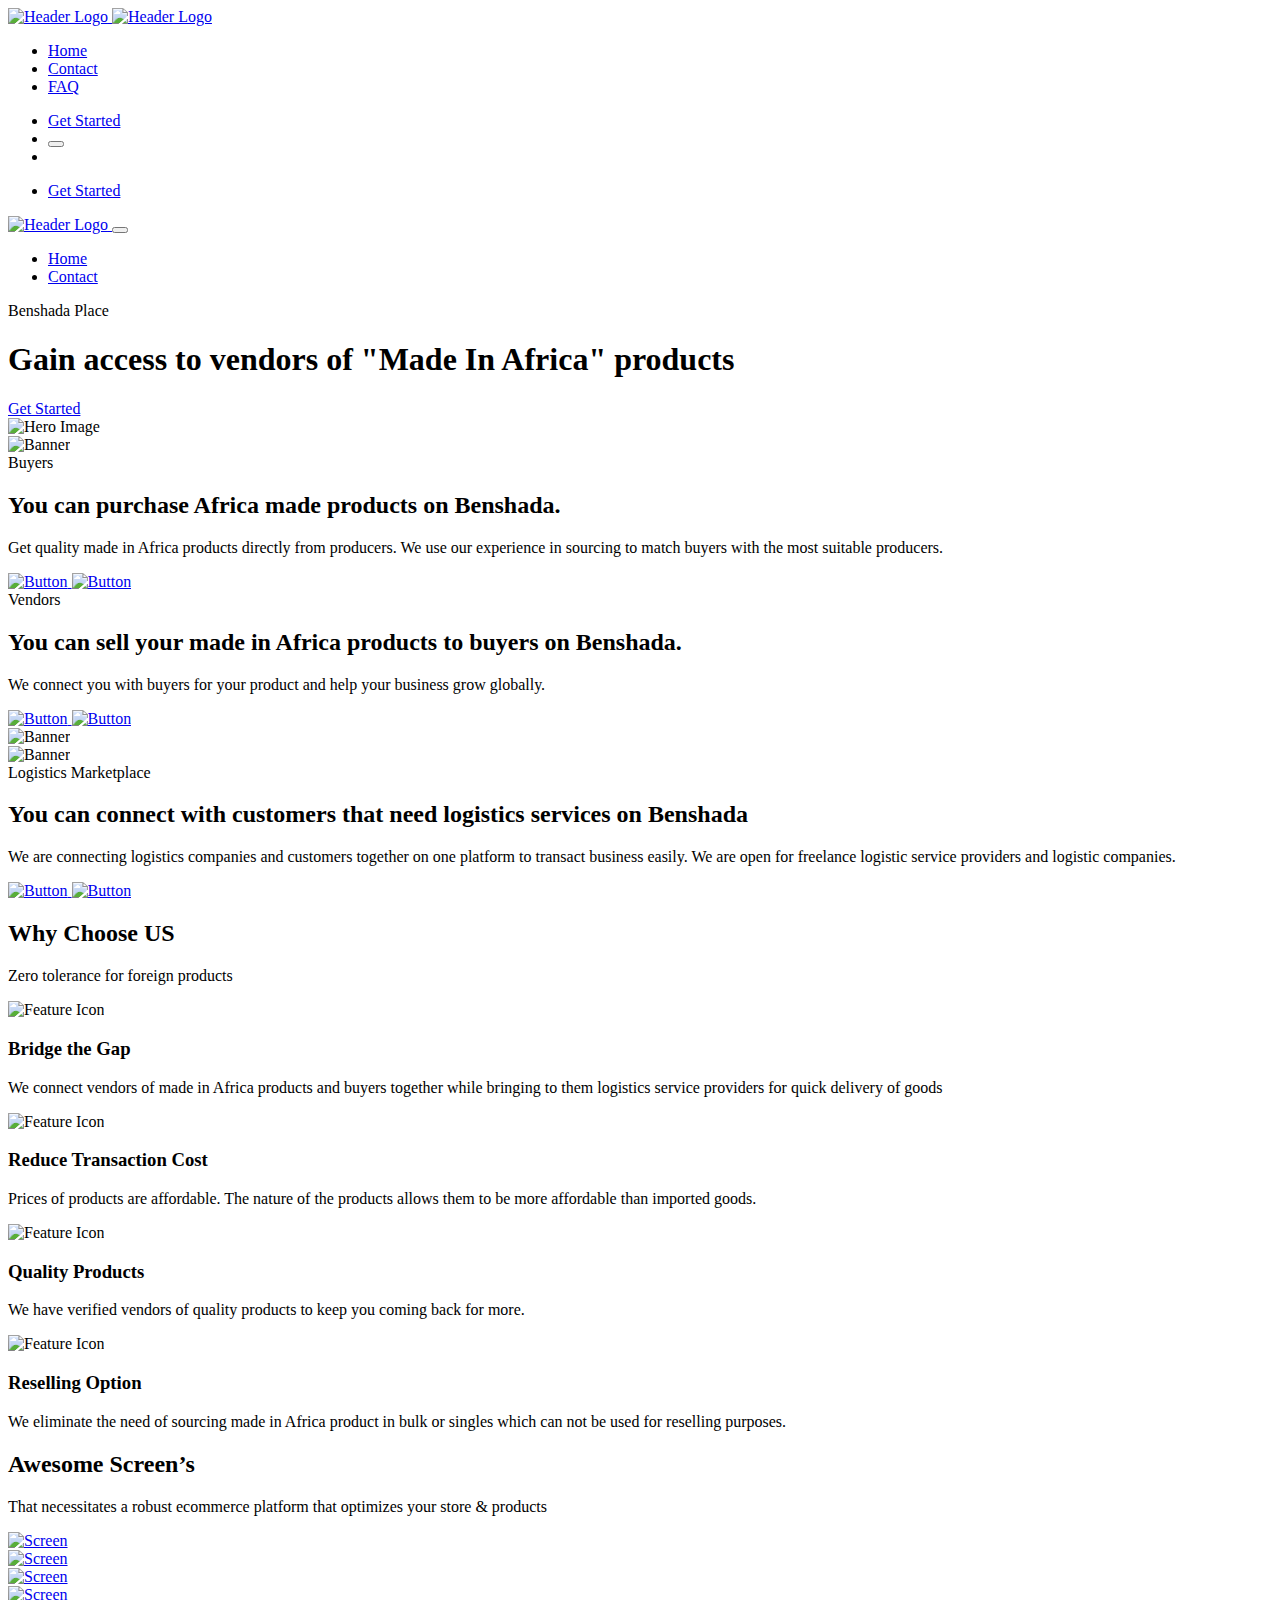
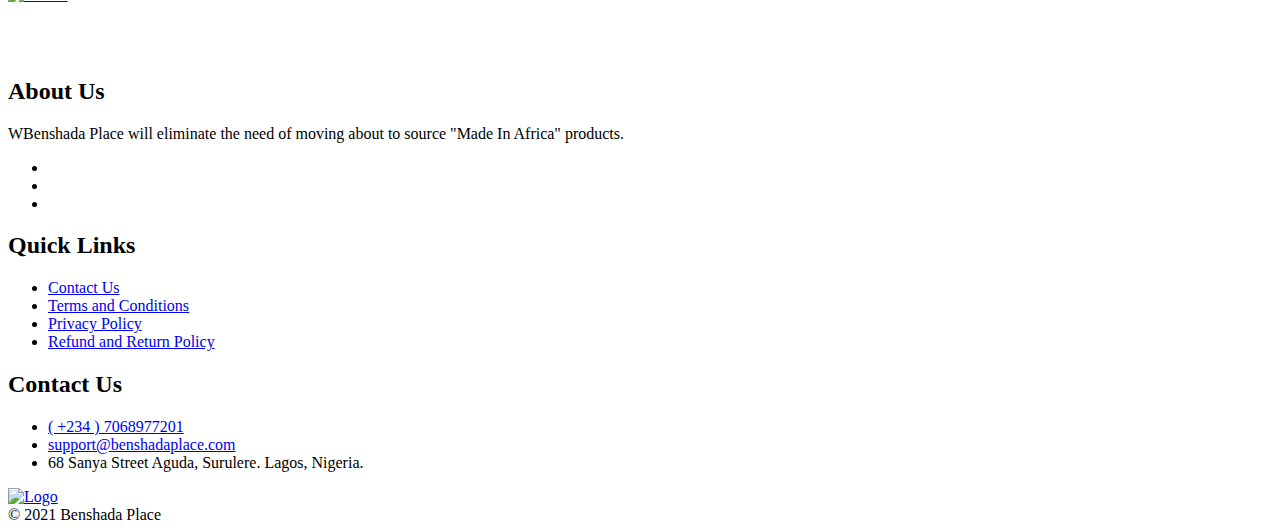
==== index.html @ 82eb1b1b "Add files via upload" ====
<!DOCTYPE html>
<html lang="en" dir="ltr">

<head>

    <meta charset="UTF-8">
    <meta http-equiv="X-UA-Compatible" content="IE=edge">
    <meta name="viewport" content="width=device-width, initial-scale=1.0">
    <title>Benshada Marketplace</title>
    <meta name="robots" content="index, follow" />
    <meta name="description" content="Extbot app landing bootstrap 5 template is an awesome website template for any app store.">
    <!-- Favicon -->
    <link rel="shortcut icon" type="image/x-icon" href="assets/images/favicon.ico" />

    <!-- CSS
    ============================================ -->

    <link rel="stylesheet" href="assets/css/bootstrap.min.css" />
    <link rel="stylesheet" href="assets/css/icofont.min.css" />
    <link rel="stylesheet" href="assets/css/animate.min.css">
    <link rel="stylesheet" href="assets/css/swiper-bundle.min.css">
    <link rel="stylesheet" href="assets/css/magnific-popup.min.css" />
    <link rel="stylesheet" href="assets/css/gordita-font.css" />

    <!-- Style CSS -->
    <link rel="stylesheet" href="assets/css/style.css">

</head>

<body>
    <div class="main-wrapper">

        <!-- Begin Main Header Area -->
        <header class="header">
            <div class="header-area header-position-absolute header-sticky header-style-2">
                <div class="container header-container">
                    <div class="row align-items-center">
                        <div class="col-xl-3 col-lg-2 col-6">
                            <a href="index.html" class="header-logo">
                                <img class="primary-img" src="assets/images/logo/benshadalogo-white.png" alt="Header Logo">
                                <img class="sticky-img" src="assets/images/logo/benshadalogo-black.png" alt="Header Logo">
                            </a>
                        </div>
                        <div class="col-xl-9 col-lg-10 col-6">
                            <div class="header-with-btn">
                                <div class="header-menu d-none d-lg-block">
                                    <nav class="header-menu-nav onepage-nav">
                                        <ul>
                                            <li class="header-drop-holder">
                                                <a href="index.html">Home</a>
                                            </li>
                                            <li>
                                                <a href="contact.html">Contact</a>
                                            </li>
                                            <li>
                                                <a href="faq.html">FAQ</a>
                                            </li>
                                        </ul>
                                    </nav>
                                </div>
                                <ul class="header-right">
                                    <li class="d-none d-md-block">
                                        <a class="btn btn-custom-size btn-md paua-color blackcurrant-hover" href="http://benshadaplace.com/marketplace">Get Started
                                            <!-- <i class="icofont-double-right"></i> -->
                                        </a>
                                    </li>
                                    <li class="d-flex d-lg-none">
                                        <button class="btn p-0" type="button" data-bs-toggle="offcanvas" data-bs-target="#offcanvasWithBothOptions" aria-controls="offcanvasWithBothOptions">
                                            <i class="icofont-navigation-menu"></i>
                                        </button>
                                    </li>
                                    <li class="setting-btn-wrap d-block d-md-none">
                                        <a href="#" class="setting-btn">
                                            <i class="icofont-ui-settings"></i>
                                        </a>
                                    </li>
                                </ul>
                            </div>
                        </div>
                        <div class="col-12">
                            <div class="setting-body">
                                <ul class="header-right setting-item">
                                    <li>
                                        <a class="btn btn-custom-size btn-md paua-color blackcurrant-hover" href="http://benshadaplace.com/marketplace">Get Started
                                            <i class="icofont-double-right"></i>
                                        </a>
                                    </li>
                                </ul>
                            </div>
                        </div>
                    </div>
                </div>
            </div>
            <div class="offcanvas offcanvas-start" data-bs-scroll="true" tabindex="-1" id="offcanvasWithBothOptions">
                <div class="offcanvas-header">
                    <a href="index.html" class="header-logo">
                        <img src="assets/images/logo/benshadalogo-black.png" alt="Header Logo">
                    </a>
                    <button type="button" class="btn-close text-reset" data-bs-dismiss="offcanvas" aria-label="Close"></button>
                </div>
                <div class="offcanvas-body">
                    <div class="header-offcanvas-menu">
                        <nav class="header-offcanvas-nav onepage-offcanvas-nav">
                            <ul>
                                <li><a class="dropdown-item" href="index-2.html">Home</a></li>
                                <!-- <li>
                                    <div class="dropdown d-grid">
                                        <button type="button" class="btn dropdown-toggle" data-bs-toggle="dropdown" aria-expanded="false">
                                            Home
                                            <i class="icofont-rounded-down"></i>
                                        </button>
                                        <ul class="dropdown-menu">
                                            <li><a class="dropdown-item" href="index.html">Home 01</a></li>
                                            <li><a class="dropdown-item" href="index-2.html">Home 02</a></li>
                                            <li><a class="dropdown-item" href="index-3.html">Home 03</a></li>
                                            <li><a class="dropdown-item" href="index-4.html">Home 04</a></li>
                                            <li><a class="dropdown-item" href="index-5.html">Home 05</a></li>
                                        </ul>
                                    </div>
                                </li> -->
                                <li class="active">
                                    <a href="contact.html">Contact</a>
                                </li>
                            </ul>
                        </nav>
                    </div>
                </div>
            </div>
        </header>
        <!-- Main Header Area End Here -->

        <!-- Begin Hero Area -->
        <div class="hero-area hero-bg hero-style-2" data-bg-image="assets/images/hero/bg/2-1-1920x950.jpg">
            <div class="container hero-container">
                <div class="hero-item">
                    <div class="hero-content white-text">
                        <p class="desc">Benshada Place</p>
                        <h1 class="title">Gain access to vendors of "Made In Africa" products</h1>
                        <div class="btn-wrap">
                            <a class="btn btn-custom-size btn-lg paua-color blackcurrant-hover" href="http://benshadaplace.com/marketplace"> Get Started</a>
                            <!-- <div class="popup-btn">
                                <a class="popup-vimeo" href="https://player.vimeo.com/video/172601404?autoplay=1">
                                    <div class="icon">
                                        <span></span>
                                    </div>
                                </a>
                            </div> -->
                        </div>
                    </div>
                    <div class="hero-img">
                        <img src="assets/images/hero/inner-img/2-1-461x1001.png" alt="Hero Image">
                    </div>
                </div>
            </div>
            <span class="hero-sticker"></span>
        </div>
        <!-- Hero Area End Here -->

        <!-- Begin Partner Area -->
<!--         <div class="partner-area partner-style-2">
            <div class="container partner-container">
                <div class="row">
                    <div class="col-12">
                        <div class="swiper-container partner-slider-2">
                            <div class="swiper-wrapper">
                                <div class="swiper-slide partner-item">
                                    <a href="#" class="partner-img">
                                        <img src="assets/images/partner/1-1-220x40.png" alt="Partner">
                                    </a>
                                </div>
                                <div class="swiper-slide partner-item">
                                    <a href="#" class="partner-img">
                                        <img src="assets/images/partner/1-2-220x40.png" alt="Partner">
                                    </a>
                                </div>
                                <div class="swiper-slide partner-item">
                                    <a href="#" class="partner-img">
                                        <img src="assets/images/partner/1-3-220x40.png" alt="Partner">
                                    </a>
                                </div>
                                <div class="swiper-slide partner-item">
                                    <a href="#" class="partner-img">
                                        <img src="assets/images/partner/1-4-220x40.png" alt="Partner">
                                    </a>
                                </div>
                            </div>
                        </div>
                    </div>
                </div>
            </div>
        </div> -->
        <!-- Partner Area End Here -->

        <div class="main-content" data-bg-image="assets/images/migrate/bg/1-1-1920x1757.png">

            <!-- Begin Banner Area -->
            <div class="banner-area banner-style-4">
                <div class="container banner-container">
                    <div class="row">
                        <div class="col-lg-5">
                            <div class="banner-img">
                                <img src="assets/images/banner/4-1-400x722.png" alt="Banner">
                            </div>
                        </div>
                        <div class="col-lg-7 align-self-center">
                            <div class="banner-content">
                                <span class="banner-category">Buyers</span>
                                <h2 class="banner-title">You can purchase Africa made products on <span>Benshada.</span></h2>
                                <p class="banner-desc">Get quality made in Africa products directly from producers. We use our experience in sourcing to match buyers with the most suitable producers.
                                </p>
                                <p class="banner-desc mb-0">
                                </p>
                                <div class="btn-group">
                                    <a href="contact.html" class="mx-3">
                                        <img src="assets/images/button/3-1-210x70.png" alt="Button">
                                    </a>
                                    <a href="contact.html">
                                        <img src="assets/images/button/3-2-210x70.png" alt="Button">
                                    </a>
                                </div>
                            </div>
                        </div>
                    </div>
                </div>
            </div>
            <!-- Banner Area End Here -->

            <!-- Begin Banner Area -->
            <div class="banner-area banner-style-4">
                <div class="container banner-container">
                    <div class="row">
                        <div class="col-lg-7 align-self-center">
                            <div class="banner-content">
                                <span class="banner-category">Vendors</span>
                                <h2 class="banner-title">You can sell your made in Africa products to buyers on <span>Benshada.</span></h2>
                                <p class="banner-desc">We connect you with buyers for your product and help your business grow globally.
                                </p>
                                <p class="banner-desc mb-0">
                                </p>
                                <div class="btn-group">
                                    <a href="contact.html" class="mx-3">
                                        <img src="assets/images/button/3-1-210x70.png" alt="Button">
                                    </a>
                                    <a href="contact.html">
                                        <img src="assets/images/button/3-2-210x70.png" alt="Button">
                                    </a>
                                </div>
                            </div>
                        </div>
                        <div class="col-lg-5">
                            <div class="banner-img">
                                <img src="assets/images/banner/4-1-400x722.png" alt="Banner">
                            </div>
                        </div>
                    </div>
                </div>
            </div>
            <!-- Banner Area End Here -->

            <!-- Begin Banner Area -->
            <div class="banner-area banner-style-4">
                <div class="container banner-container">
                    <div class="row">
                        <div class="col-lg-5">
                            <div class="banner-img">
                                <img src="assets/images/banner/4-1-400x722.png" alt="Banner">
                            </div>
                        </div>
                        <div class="col-lg-7 align-self-center">
                            <div class="banner-content">
                                <span class="banner-category">Logistics Marketplace</span>
                                <h2 class="banner-title">You can connect with customers that need logistics services on <span>Benshada</span></h2>
                                <p class="banner-desc">We are connecting logistics companies and customers together on one platform to transact business easily. We are open for freelance logistic service providers and logistic companies.
                                </p>
                                <p class="banner-desc mb-2">
                                </p>
                                <div class="btn-group">
                                    <a href="contact.html" class="mx-3" >
                                        <img src="assets/images/button/3-1-210x70.png" alt="Button">
                                    </a>
                                    <a href="contact.html">
                                        <img src="assets/images/button/3-2-210x70.png" alt="Button">
                                    </a>
                                </div>
                            </div>
                        </div>
                    </div>
                </div>
            </div>
            <!-- Banner Area End Here -->

        </div>

        <div class="main-content">

            <!-- Begin Feature Area -->
            <div id="feature" class="feature-area feature-style-2">
                <div class="container">
                    <div class="row">
                        <div class="col-12">
                            <div class="section-area section-style-3">
                                <div class="section-wrap">
                                    <h2 class="section-title">Why Choose US</h2>
                                    <p class="section-desc">Zero tolerance for foreign products</p>
                                </div>
                                <!-- <div class="btn-wrap">
                                    <a class="btn btn-custom-size paua-color blackcurrant-hover" href="contact.html">Other
                                        Features</a>
                                </div> -->
                            </div>
                            <div class="swiper-container feature-slider-2">
                                <div class="swiper-wrapper">
                                    <div class="swiper-slide feature-item">
                                        <div class="feature-icon">
                                            <img src="assets/images/feature/icon/1-1-110x110.png" alt="Feature Icon">
                                        </div>
                                        <div class="feature-content">
                                            <h3 class="title">Bridge the Gap</h3>
                                            <p class="desc">We connect vendors of made in Africa products and buyers together while bringing to them logistics service providers for quick delivery of goods</p>
                                        </div>
                                    </div>
                                    <div class="swiper-slide feature-item">
                                        <div class="feature-icon">
                                            <img src="assets/images/feature/icon/1-2-110x110.png" alt="Feature Icon">
                                        </div>
                                        <div class="feature-content">
                                            <h3 class="title">Reduce Transaction Cost</h3>
                                            <p class="desc">Prices of products are affordable. The nature of the products allows them to be more affordable than imported goods.</p>
                                        </div>
                                    </div>
                                    <div class="swiper-slide feature-item">
                                        <div class="feature-icon">
                                            <img src="assets/images/feature/icon/1-3-110x110.png" alt="Feature Icon">
                                        </div>
                                        <div class="feature-content">
                                            <h3 class="title">Quality Products</h3>
                                            <p class="desc">We have verified vendors of quality products to keep you coming back for more.
                                            </p>
                                        </div>
                                    </div>
                                    <div class="swiper-slide feature-item">
                                        <div class="feature-icon">
                                            <img src="assets/images/feature/icon/1-4-110x110.png" alt="Feature Icon">
                                        </div>
                                        <div class="feature-content">
                                            <h3 class="title">Reselling Option</h3>
                                            <p class="desc"> We eliminate the need of sourcing made in Africa product in bulk or singles which can not be used for reselling purposes.
                                            </p>
                                        </div>
                                    </div>
                                </div>
                            </div>
                        </div>
                    </div>
                </div>
            </div>
            <!-- Features Area End Here -->

            <!-- Begin Screen Area -->
            <div class="screen-area screen-bg" data-bg-image="assets/images/migrate/bg/1-2-1920x1757.png">
                <div class="container screen-container">
                    <div class="row">
                        <div class="col-12">
                            <div class="section-area">
                                <h2 class="section-title">Awesome Screen’s</h2>
                                <p class="section-desc">That necessitates a robust ecommerce platform that
                                    optimizes your store & products
                                </p>
                            </div>
                            <div class="swiper-container screen-slider">
                                <div class="swiper-wrapper">
                                    <div class="swiper-slide screen-item">
                                        <a class="screen-img" href="contact.html">
                                            <img src="assets/images/screen/1-1-314x682.png" alt="Screen">
                                        </a>
                                    </div>
                                    <div class="swiper-slide screen-item">
                                        <a class="screen-img" href="contact.html">
                                            <img src="assets/images/screen/1-2-314x682.png" alt="Screen">
                                        </a>
                                    </div>
                                    <div class="swiper-slide screen-item">
                                        <a class="screen-img" href="contact.html">
                                            <img src="assets/images/screen/1-3-314x682.png" alt="Screen">
                                        </a>
                                    </div>
                                    <div class="swiper-slide screen-item">
                                        <a class="screen-img" href="contact.html">
                                            <img src="assets/images/screen/1-4-314x682.png" alt="Screen">
                                        </a>
                                    </div>
                                </div>
                            </div>
                            <!-- Screen Arrows -->
                            <div class="screen-arrow-wrap">
                                <div class="screen-button-prev">
                                    <i class="icofont-double-left"></i>
                                </div>
                                <div class="screen-button-next">
                                    <i class="icofont-double-right"></i>
                                </div>
                            </div>
                        </div>
                    </div>
                </div>
            </div>
            <!-- Screen Area End Here -->

        </div>
        <br><br><br>
        <!-- Begin Footer Area -->
        <footer class="footer-style-2 footer-space-140" data-bg-image="assets/images/footer/bg/1-1-1920x778.png">
            <div class="footer-top">
                <div class="container footer-container">
                    <div class="row">
                        <div class="col-lg-4">
                            <div class="footer-item mt-0">
                                <div class="footer-list">
                                    <h2 class="title">About Us</h2>
                                    <p class="footer-desc" style="text-align: justify;">WBenshada Place will eliminate the need of moving about to source "Made In Africa" products.
                                    </p>
                                </div>
                                <div class="footer-social-link">
                                    <ul>
                                        <li>
                                            <a href="https://www.example.com" rel="noreferrer" data-tippy="Facebook" data-tippy-inertia="true" data-tippy-animation="shift-away" data-tippy-delay="50" data-tippy-arrow="true" data-tippy-theme="sharpborder">
                                                <i class="icofont-facebook"></i>
                                            </a>
                                        </li>
                                        <li>
                                            <a href="https://www.example.com" rel="noreferrer" data-tippy="Skype" data-tippy-inertia="true" data-tippy-animation="shift-away" data-tippy-delay="50" data-tippy-arrow="true" data-tippy-theme="sharpborder">
                                                <i class="icofont-skype"></i>
                                            </a>
                                        </li>
                                        <li>
                                            <a href="https://www.example.com" rel="noreferrer" data-tippy="Twitter" data-tippy-inertia="true" data-tippy-animation="shift-away" data-tippy-delay="50" data-tippy-arrow="true" data-tippy-theme="sharpborder">
                                                <i class="icofont-twitter"></i>
                                            </a>
                                        </li>
                                    </ul>
                                </div>
                            </div>
                        </div>
                        <div class="col-lg-4">
                            <div class="footer-item-wrap row">
                                <div class="col-lg-7 col-md-4">
                                    <div class="footer-item">
                                        <div class="footer-list">
                                            <h2 class="title">Quick Links</h2>
                                            <ul>
                                                <li><a href="contact.html">Contact Us</a></li>
                                                <li><a href="terms&condition.html">Terms and Conditions</a></li>
                                                <li><a href="privacy-policy.html">Privacy Policy</a></li>
                                                <li><a href="refund&return.html">Refund and Return Policy</a></li>
                                            </ul>
                                        </div>
                                    </div>
                                </div>
                            </div>
                        </div>
                        <div class="col-lg-4">
                        <div class="footer-item">
                            <div class="footer-list contact-list">
                                <h2 class="title">Contact Us</h2>
                                <ul>
                                    <li class="text-white">
                                        <i class="icofont-ui-call"></i>
                                        <a href="tel://2347068977201">( +234 ) 7068977201</a>
                                    </li>
                                    <li class="text-white">
                                        <i class="icofont-envelope-open"></i>
                                        <a href="mailto://support@benshadaplace.com">support@benshadaplace.com</a>
                                    </li>
                                    <li class="text-white">
                                        <i class="icofont-google-map"></i>
                                        <span>
                                            68 Sanya Street Aguda, Surulere. Lagos, Nigeria.
                                        </span>
                                    </li>
                                </ul>
                            </div>
                        </div>
                        </div>
                    </div>
                </div>
            </div>
            <div class="footer-bottom">
                <div class="container footer-container">
                    <div class="row">
                        <div class="col-12">
                            <div class="footer-bottom-item with-border">
                                <a class="footer-logo" href="index.html">
                                    <img src="assets/images/logo/benshadalogo-white.png" alt="Logo">
                                </a>
                                <!-- <div class="btn-group">
                                    <a href="contact.html">
                                        <img src="assets/images/button/4-1-176x59.png" alt="Button">
                                    </a>
                                    <a href="contact.html">
                                        <img src="assets/images/button/4-2-176x59.png" alt="Button">
                                    </a>
                                </div> -->
                                <div class="footer-copyright white-text text-center">
                                    <span>© 2021 Benshada Place</span>
                                </div>
                            </div>
                        </div>
                    </div>
                </div>
            </div>
        </footer>
        <!-- Footer Area End Here -->

        <!-- Begin Scroll To Top -->
        <a class="scroll-to-top style-2" href="">
            <i class="icofont-arrow-up"></i>
        </a>
        <!-- Scroll To Top End Here -->

    </div>

    <!-- Global Vendor, plugins JS -->

    <!-- JS Files
    ============================================ -->

    <script src="assets/js/vendor/bootstrap.bundle.min.js"></script>
    <script src="assets/js/vendor/jquery-3.6.0.min.js"></script>
    <script src="assets/js/vendor/jquery-migrate-3.3.2.min.js"></script>
    <script src="assets/js/vendor/modernizr-3.11.2.min.js"></script>
    <script src="assets/js/plugins/wow.min.js"></script>
    <script src="assets/js/plugins/swiper-bundle.min.js"></script>
    <script src="assets/js/plugins/parallax.min.js"></script>
    <script src="assets/js/plugins/jquery.magnific-popup.min.js"></script>
    <script src="assets/js/plugins/tippy.min.js"></script>
    <script src="assets/js/plugins/mailchimp-ajax.js"></script>
    <script src="assets/js/plugins/one-page-nav.min.js"></script>

    <!--Main JS (Common Activation Codes)-->
    <script src="assets/js/main.js"></script>

</body>

</html>
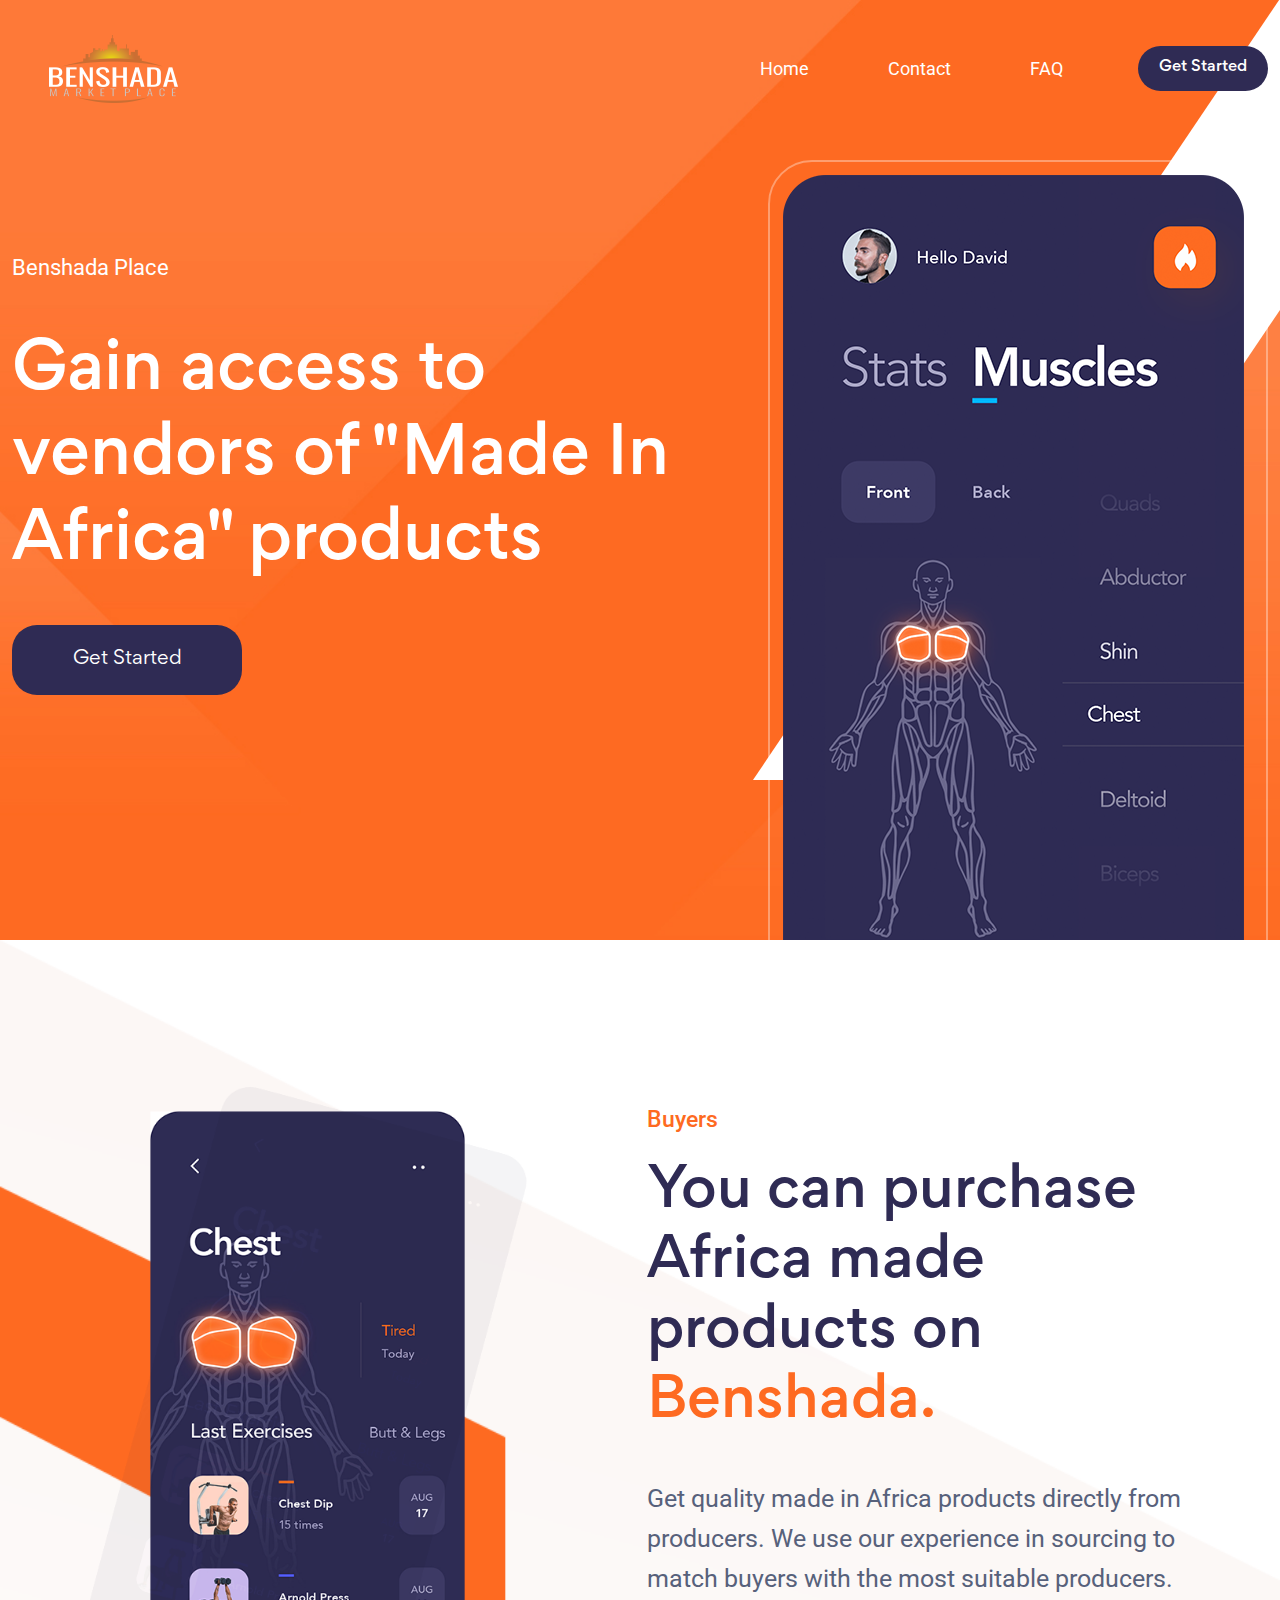
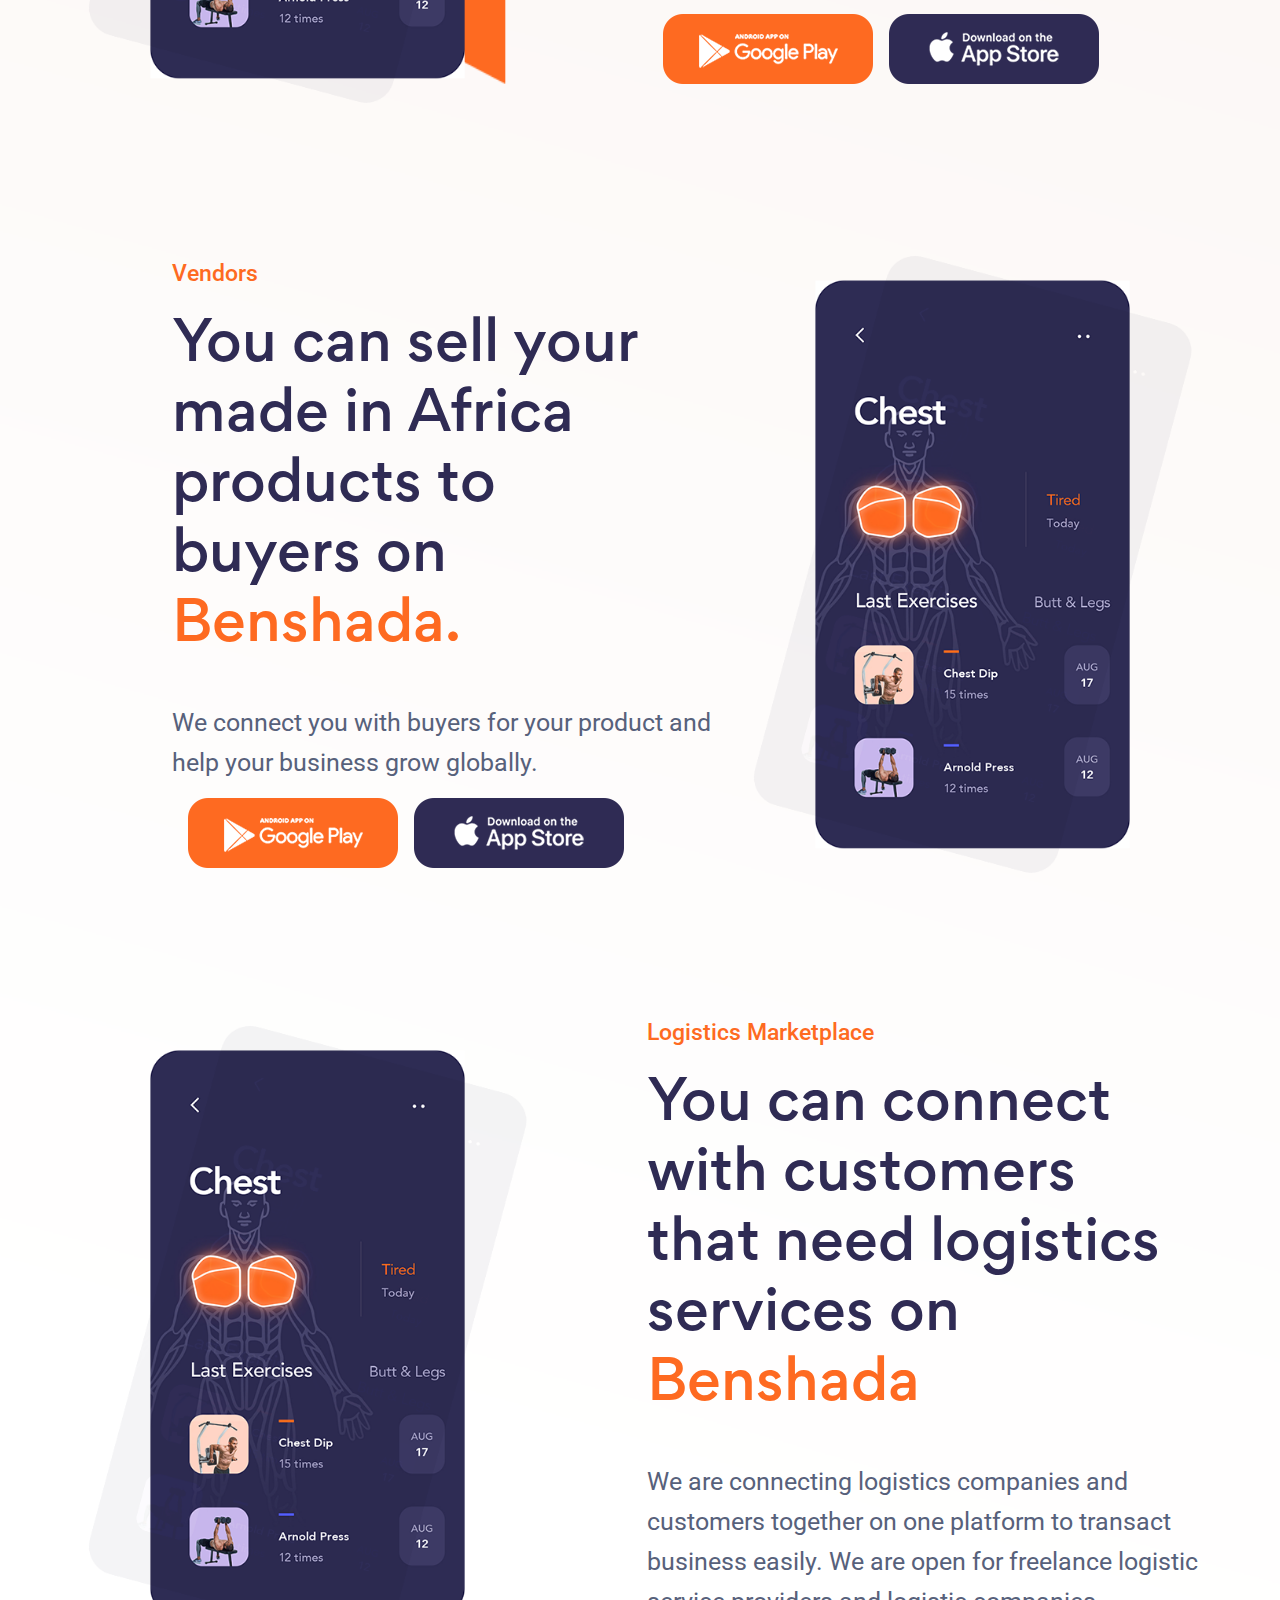
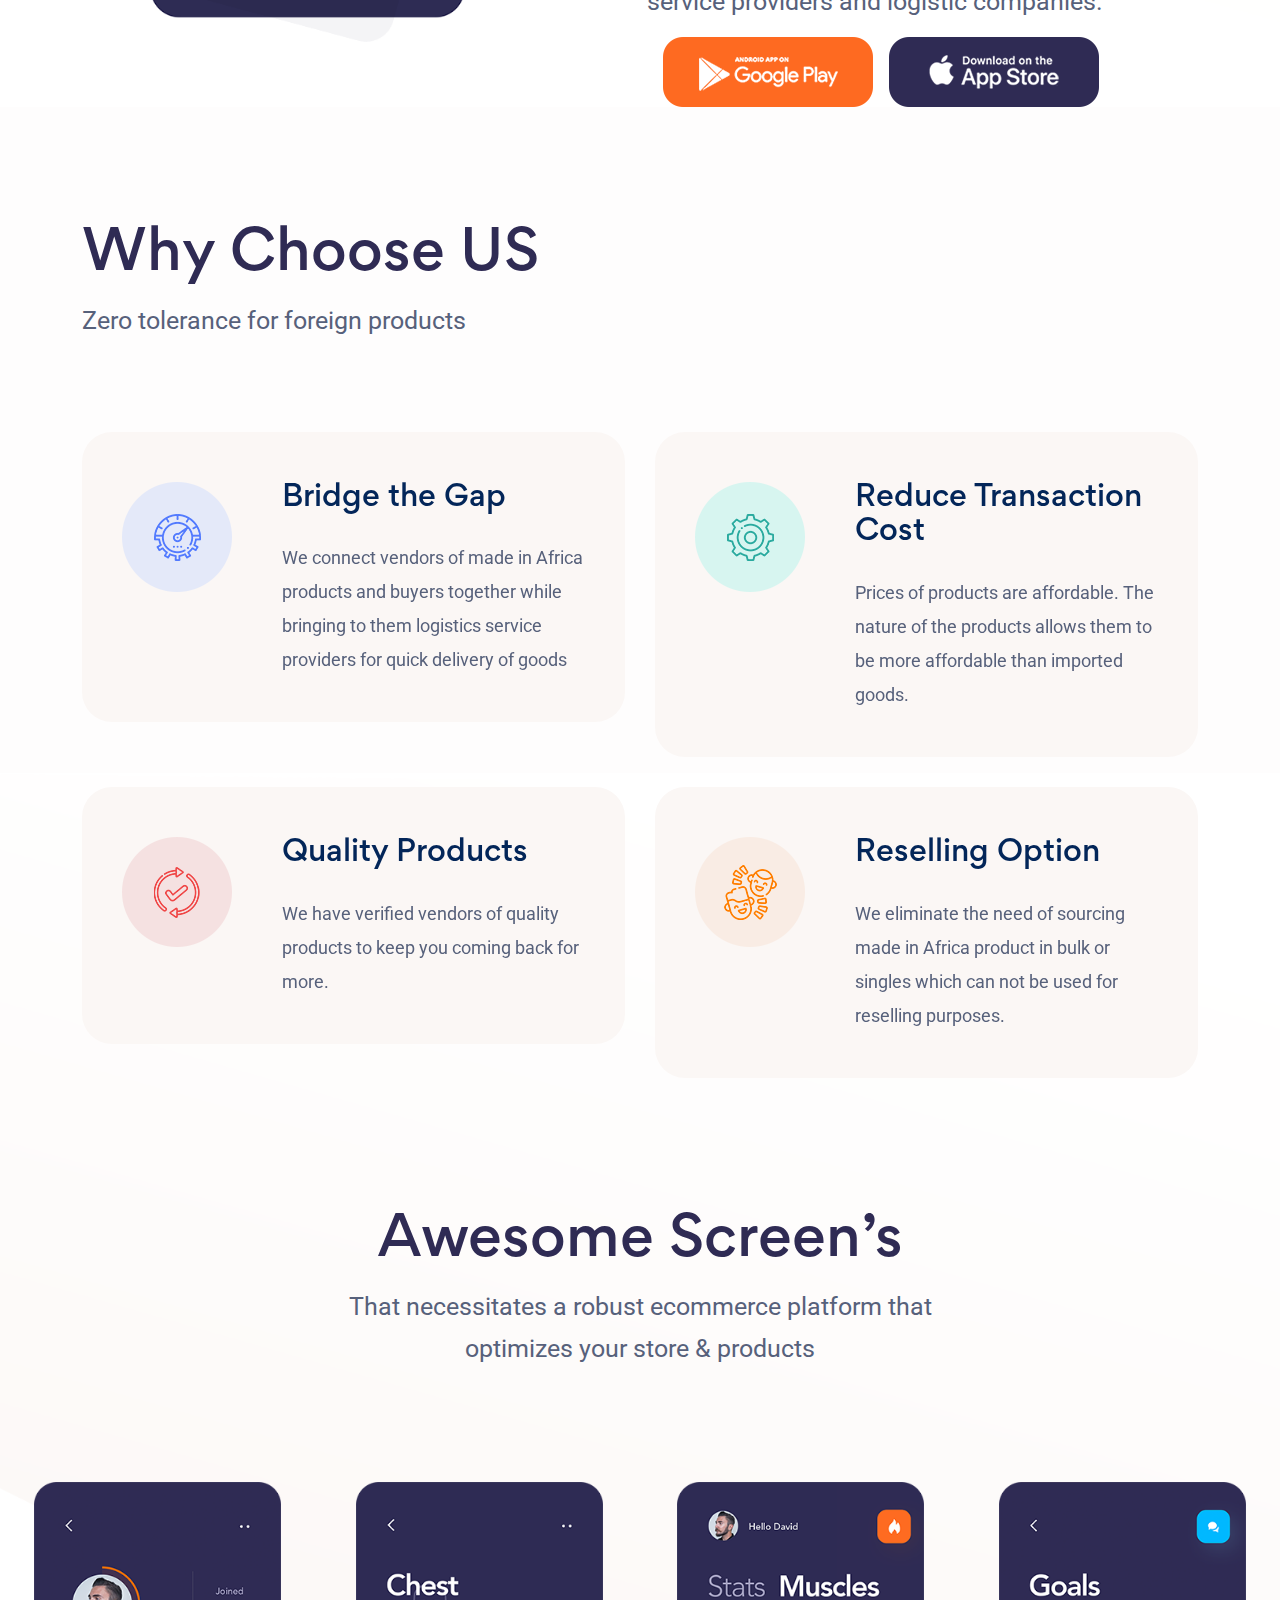
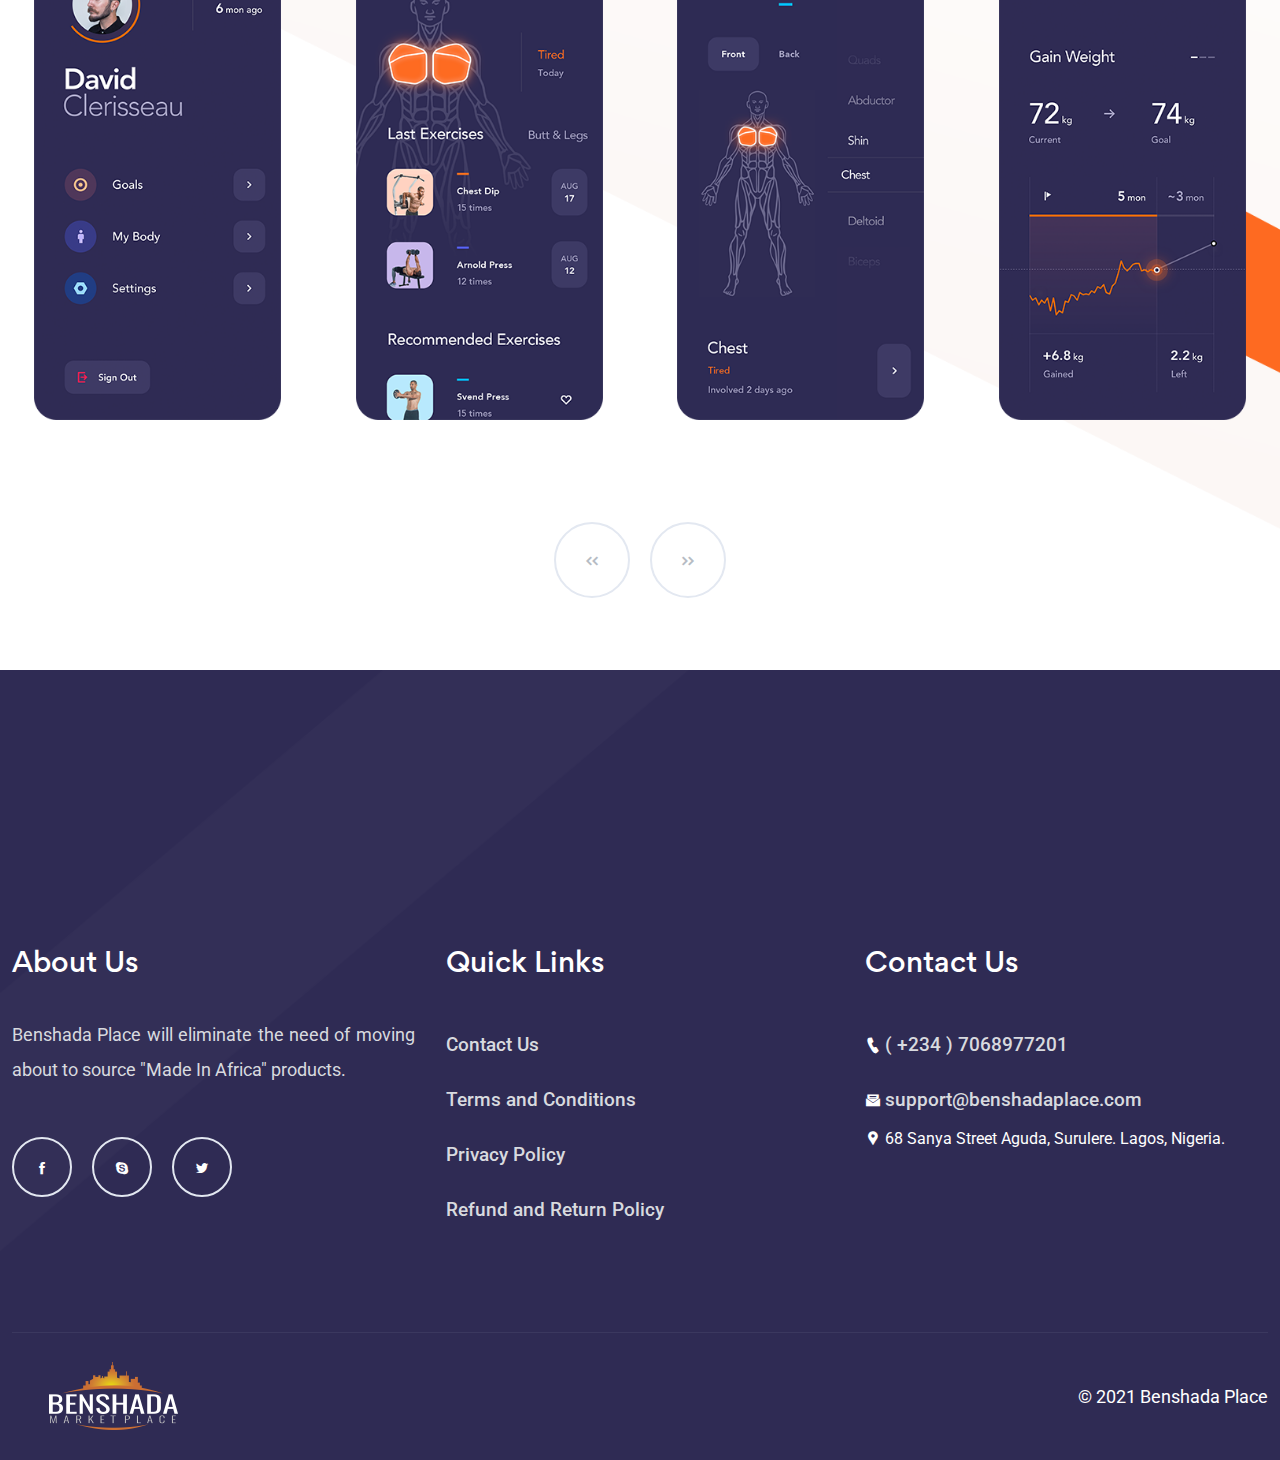
==== commit fe1aad0c: "Update index.html" ====
--- a/index.html
+++ b/index.html
@@ -10,20 +10,20 @@
     <meta name="robots" content="index, follow" />
     <meta name="description" content="Extbot app landing bootstrap 5 template is an awesome website template for any app store.">
     <!-- Favicon -->
-    <link rel="shortcut icon" type="image/x-icon" href="assets/images/favicon.ico" />
+    <link rel="shortcut icon" type="image/x-icon" href="images/favicon.ico" />
 
     <!-- CSS
     ============================================ -->
 
-    <link rel="stylesheet" href="assets/css/bootstrap.min.css" />
-    <link rel="stylesheet" href="assets/css/icofont.min.css" />
-    <link rel="stylesheet" href="assets/css/animate.min.css">
-    <link rel="stylesheet" href="assets/css/swiper-bundle.min.css">
-    <link rel="stylesheet" href="assets/css/magnific-popup.min.css" />
-    <link rel="stylesheet" href="assets/css/gordita-font.css" />
+    <link rel="stylesheet" href="css/bootstrap.min.css" />
+    <link rel="stylesheet" href="css/icofont.min.css" />
+    <link rel="stylesheet" href="css/animate.min.css">
+    <link rel="stylesheet" href="css/swiper-bundle.min.css">
+    <link rel="stylesheet" href="css/magnific-popup.min.css" />
+    <link rel="stylesheet" href="css/gordita-font.css" />
 
     <!-- Style CSS -->
-    <link rel="stylesheet" href="assets/css/style.css">
+    <link rel="stylesheet" href="css/style.css">
 
 </head>
 
@@ -37,8 +37,8 @@
                     <div class="row align-items-center">
                         <div class="col-xl-3 col-lg-2 col-6">
                             <a href="index.html" class="header-logo">
-                                <img class="primary-img" src="assets/images/logo/benshadalogo-white.png" alt="Header Logo">
-                                <img class="sticky-img" src="assets/images/logo/benshadalogo-black.png" alt="Header Logo">
+                                <img class="primary-img" src="images/logo/benshadalogo-white.png" alt="Header Logo">
+                                <img class="sticky-img" src="images/logo/benshadalogo-black.png" alt="Header Logo">
                             </a>
                         </div>
                         <div class="col-xl-9 col-lg-10 col-6">
@@ -94,7 +94,7 @@
             <div class="offcanvas offcanvas-start" data-bs-scroll="true" tabindex="-1" id="offcanvasWithBothOptions">
                 <div class="offcanvas-header">
                     <a href="index.html" class="header-logo">
-                        <img src="assets/images/logo/benshadalogo-black.png" alt="Header Logo">
+                        <img src="images/logo/benshadalogo-black.png" alt="Header Logo">
                     </a>
                     <button type="button" class="btn-close text-reset" data-bs-dismiss="offcanvas" aria-label="Close"></button>
                 </div>
@@ -130,7 +130,7 @@
         <!-- Main Header Area End Here -->
 
         <!-- Begin Hero Area -->
-        <div class="hero-area hero-bg hero-style-2" data-bg-image="assets/images/hero/bg/2-1-1920x950.jpg">
+        <div class="hero-area hero-bg hero-style-2" data-bg-image="images/hero/bg/2-1-1920x950.jpg">
             <div class="container hero-container">
                 <div class="hero-item">
                     <div class="hero-content white-text">
@@ -148,7 +148,7 @@
                         </div>
                     </div>
                     <div class="hero-img">
-                        <img src="assets/images/hero/inner-img/2-1-461x1001.png" alt="Hero Image">
+                        <img src="images/hero/inner-img/2-1-461x1001.png" alt="Hero Image">
                     </div>
                 </div>
             </div>
@@ -165,22 +165,22 @@
                             <div class="swiper-wrapper">
                                 <div class="swiper-slide partner-item">
                                     <a href="#" class="partner-img">
-                                        <img src="assets/images/partner/1-1-220x40.png" alt="Partner">
+                                        <img src="images/partner/1-1-220x40.png" alt="Partner">
                                     </a>
                                 </div>
                                 <div class="swiper-slide partner-item">
                                     <a href="#" class="partner-img">
-                                        <img src="assets/images/partner/1-2-220x40.png" alt="Partner">
+                                        <img src="images/partner/1-2-220x40.png" alt="Partner">
                                     </a>
                                 </div>
                                 <div class="swiper-slide partner-item">
                                     <a href="#" class="partner-img">
-                                        <img src="assets/images/partner/1-3-220x40.png" alt="Partner">
+                                        <img src="images/partner/1-3-220x40.png" alt="Partner">
                                     </a>
                                 </div>
                                 <div class="swiper-slide partner-item">
                                     <a href="#" class="partner-img">
-                                        <img src="assets/images/partner/1-4-220x40.png" alt="Partner">
+                                        <img src="images/partner/1-4-220x40.png" alt="Partner">
                                     </a>
                                 </div>
                             </div>
@@ -191,7 +191,7 @@
         </div> -->
         <!-- Partner Area End Here -->
 
-        <div class="main-content" data-bg-image="assets/images/migrate/bg/1-1-1920x1757.png">
+        <div class="main-content" data-bg-image="images/migrate/bg/1-1-1920x1757.png">
 
             <!-- Begin Banner Area -->
             <div class="banner-area banner-style-4">
@@ -199,7 +199,7 @@
                     <div class="row">
                         <div class="col-lg-5">
                             <div class="banner-img">
-                                <img src="assets/images/banner/4-1-400x722.png" alt="Banner">
+                                <img src="images/banner/4-1-400x722.png" alt="Banner">
                             </div>
                         </div>
                         <div class="col-lg-7 align-self-center">
@@ -212,10 +212,10 @@
                                 </p>
                                 <div class="btn-group">
                                     <a href="contact.html" class="mx-3">
-                                        <img src="assets/images/button/3-1-210x70.png" alt="Button">
+                                        <img src="images/button/3-1-210x70.png" alt="Button">
                                     </a>
                                     <a href="contact.html">
-                                        <img src="assets/images/button/3-2-210x70.png" alt="Button">
+                                        <img src="images/button/3-2-210x70.png" alt="Button">
                                     </a>
                                 </div>
                             </div>
@@ -239,17 +239,17 @@
                                 </p>
                                 <div class="btn-group">
                                     <a href="contact.html" class="mx-3">
-                                        <img src="assets/images/button/3-1-210x70.png" alt="Button">
+                                        <img src="images/button/3-1-210x70.png" alt="Button">
                                     </a>
                                     <a href="contact.html">
-                                        <img src="assets/images/button/3-2-210x70.png" alt="Button">
+                                        <img src="images/button/3-2-210x70.png" alt="Button">
                                     </a>
                                 </div>
                             </div>
                         </div>
                         <div class="col-lg-5">
                             <div class="banner-img">
-                                <img src="assets/images/banner/4-1-400x722.png" alt="Banner">
+                                <img src="images/banner/4-1-400x722.png" alt="Banner">
                             </div>
                         </div>
                     </div>
@@ -263,7 +263,7 @@
                     <div class="row">
                         <div class="col-lg-5">
                             <div class="banner-img">
-                                <img src="assets/images/banner/4-1-400x722.png" alt="Banner">
+                                <img src="images/banner/4-1-400x722.png" alt="Banner">
                             </div>
                         </div>
                         <div class="col-lg-7 align-self-center">
@@ -276,10 +276,10 @@
                                 </p>
                                 <div class="btn-group">
                                     <a href="contact.html" class="mx-3" >
-                                        <img src="assets/images/button/3-1-210x70.png" alt="Button">
+                                        <img src="images/button/3-1-210x70.png" alt="Button">
                                     </a>
                                     <a href="contact.html">
-                                        <img src="assets/images/button/3-2-210x70.png" alt="Button">
+                                        <img src="images/button/3-2-210x70.png" alt="Button">
                                     </a>
                                 </div>
                             </div>
@@ -312,7 +312,7 @@
                                 <div class="swiper-wrapper">
                                     <div class="swiper-slide feature-item">
                                         <div class="feature-icon">
-                                            <img src="assets/images/feature/icon/1-1-110x110.png" alt="Feature Icon">
+                                            <img src="images/feature/icon/1-1-110x110.png" alt="Feature Icon">
                                         </div>
                                         <div class="feature-content">
                                             <h3 class="title">Bridge the Gap</h3>
@@ -321,7 +321,7 @@
                                     </div>
                                     <div class="swiper-slide feature-item">
                                         <div class="feature-icon">
-                                            <img src="assets/images/feature/icon/1-2-110x110.png" alt="Feature Icon">
+                                            <img src="images/feature/icon/1-2-110x110.png" alt="Feature Icon">
                                         </div>
                                         <div class="feature-content">
                                             <h3 class="title">Reduce Transaction Cost</h3>
@@ -330,7 +330,7 @@
                                     </div>
                                     <div class="swiper-slide feature-item">
                                         <div class="feature-icon">
-                                            <img src="assets/images/feature/icon/1-3-110x110.png" alt="Feature Icon">
+                                            <img src="images/feature/icon/1-3-110x110.png" alt="Feature Icon">
                                         </div>
                                         <div class="feature-content">
                                             <h3 class="title">Quality Products</h3>
@@ -340,7 +340,7 @@
                                     </div>
                                     <div class="swiper-slide feature-item">
                                         <div class="feature-icon">
-                                            <img src="assets/images/feature/icon/1-4-110x110.png" alt="Feature Icon">
+                                            <img src="images/feature/icon/1-4-110x110.png" alt="Feature Icon">
                                         </div>
                                         <div class="feature-content">
                                             <h3 class="title">Reselling Option</h3>
@@ -357,7 +357,7 @@
             <!-- Features Area End Here -->
 
             <!-- Begin Screen Area -->
-            <div class="screen-area screen-bg" data-bg-image="assets/images/migrate/bg/1-2-1920x1757.png">
+            <div class="screen-area screen-bg" data-bg-image="images/migrate/bg/1-2-1920x1757.png">
                 <div class="container screen-container">
                     <div class="row">
                         <div class="col-12">
@@ -371,22 +371,22 @@
                                 <div class="swiper-wrapper">
                                     <div class="swiper-slide screen-item">
                                         <a class="screen-img" href="contact.html">
-                                            <img src="assets/images/screen/1-1-314x682.png" alt="Screen">
+                                            <img src="images/screen/1-1-314x682.png" alt="Screen">
                                         </a>
                                     </div>
                                     <div class="swiper-slide screen-item">
                                         <a class="screen-img" href="contact.html">
-                                            <img src="assets/images/screen/1-2-314x682.png" alt="Screen">
+                                            <img src="images/screen/1-2-314x682.png" alt="Screen">
                                         </a>
                                     </div>
                                     <div class="swiper-slide screen-item">
                                         <a class="screen-img" href="contact.html">
-                                            <img src="assets/images/screen/1-3-314x682.png" alt="Screen">
+                                            <img src="images/screen/1-3-314x682.png" alt="Screen">
                                         </a>
                                     </div>
                                     <div class="swiper-slide screen-item">
                                         <a class="screen-img" href="contact.html">
-                                            <img src="assets/images/screen/1-4-314x682.png" alt="Screen">
+                                            <img src="images/screen/1-4-314x682.png" alt="Screen">
                                         </a>
                                     </div>
                                 </div>
@@ -409,7 +409,7 @@
         </div>
         <br><br><br>
         <!-- Begin Footer Area -->
-        <footer class="footer-style-2 footer-space-140" data-bg-image="assets/images/footer/bg/1-1-1920x778.png">
+        <footer class="footer-style-2 footer-space-140" data-bg-image="images/footer/bg/1-1-1920x778.png">
             <div class="footer-top">
                 <div class="container footer-container">
                     <div class="row">
@@ -417,7 +417,7 @@
                             <div class="footer-item mt-0">
                                 <div class="footer-list">
                                     <h2 class="title">About Us</h2>
-                                    <p class="footer-desc" style="text-align: justify;">WBenshada Place will eliminate the need of moving about to source "Made In Africa" products.
+                                    <p class="footer-desc" style="text-align: justify;">Benshada Place will eliminate the need of moving about to source "Made In Africa" products.
                                     </p>
                                 </div>
                                 <div class="footer-social-link">
@@ -490,14 +490,14 @@
                         <div class="col-12">
                             <div class="footer-bottom-item with-border">
                                 <a class="footer-logo" href="index.html">
-                                    <img src="assets/images/logo/benshadalogo-white.png" alt="Logo">
+                                    <img src="images/logo/benshadalogo-white.png" alt="Logo">
                                 </a>
                                 <!-- <div class="btn-group">
                                     <a href="contact.html">
-                                        <img src="assets/images/button/4-1-176x59.png" alt="Button">
+                                        <img src="images/button/4-1-176x59.png" alt="Button">
                                     </a>
                                     <a href="contact.html">
-                                        <img src="assets/images/button/4-2-176x59.png" alt="Button">
+                                        <img src="images/button/4-2-176x59.png" alt="Button">
                                     </a>
                                 </div> -->
                                 <div class="footer-copyright white-text text-center">
@@ -524,21 +524,21 @@
     <!-- JS Files
     ============================================ -->
 
-    <script src="assets/js/vendor/bootstrap.bundle.min.js"></script>
-    <script src="assets/js/vendor/jquery-3.6.0.min.js"></script>
-    <script src="assets/js/vendor/jquery-migrate-3.3.2.min.js"></script>
-    <script src="assets/js/vendor/modernizr-3.11.2.min.js"></script>
-    <script src="assets/js/plugins/wow.min.js"></script>
-    <script src="assets/js/plugins/swiper-bundle.min.js"></script>
-    <script src="assets/js/plugins/parallax.min.js"></script>
-    <script src="assets/js/plugins/jquery.magnific-popup.min.js"></script>
-    <script src="assets/js/plugins/tippy.min.js"></script>
-    <script src="assets/js/plugins/mailchimp-ajax.js"></script>
-    <script src="assets/js/plugins/one-page-nav.min.js"></script>
+    <script src="js/vendor/bootstrap.bundle.min.js"></script>
+    <script src="js/vendor/jquery-3.6.0.min.js"></script>
+    <script src="js/vendor/jquery-migrate-3.3.2.min.js"></script>
+    <script src="js/vendor/modernizr-3.11.2.min.js"></script>
+    <script src="js/plugins/wow.min.js"></script>
+    <script src="js/plugins/swiper-bundle.min.js"></script>
+    <script src="js/plugins/parallax.min.js"></script>
+    <script src="js/plugins/jquery.magnific-popup.min.js"></script>
+    <script src="js/plugins/tippy.min.js"></script>
+    <script src="js/plugins/mailchimp-ajax.js"></script>
+    <script src="js/plugins/one-page-nav.min.js"></script>
 
     <!--Main JS (Common Activation Codes)-->
-    <script src="assets/js/main.js"></script>
+    <script src="js/main.js"></script>
 
 </body>
 
-</html>+</html>
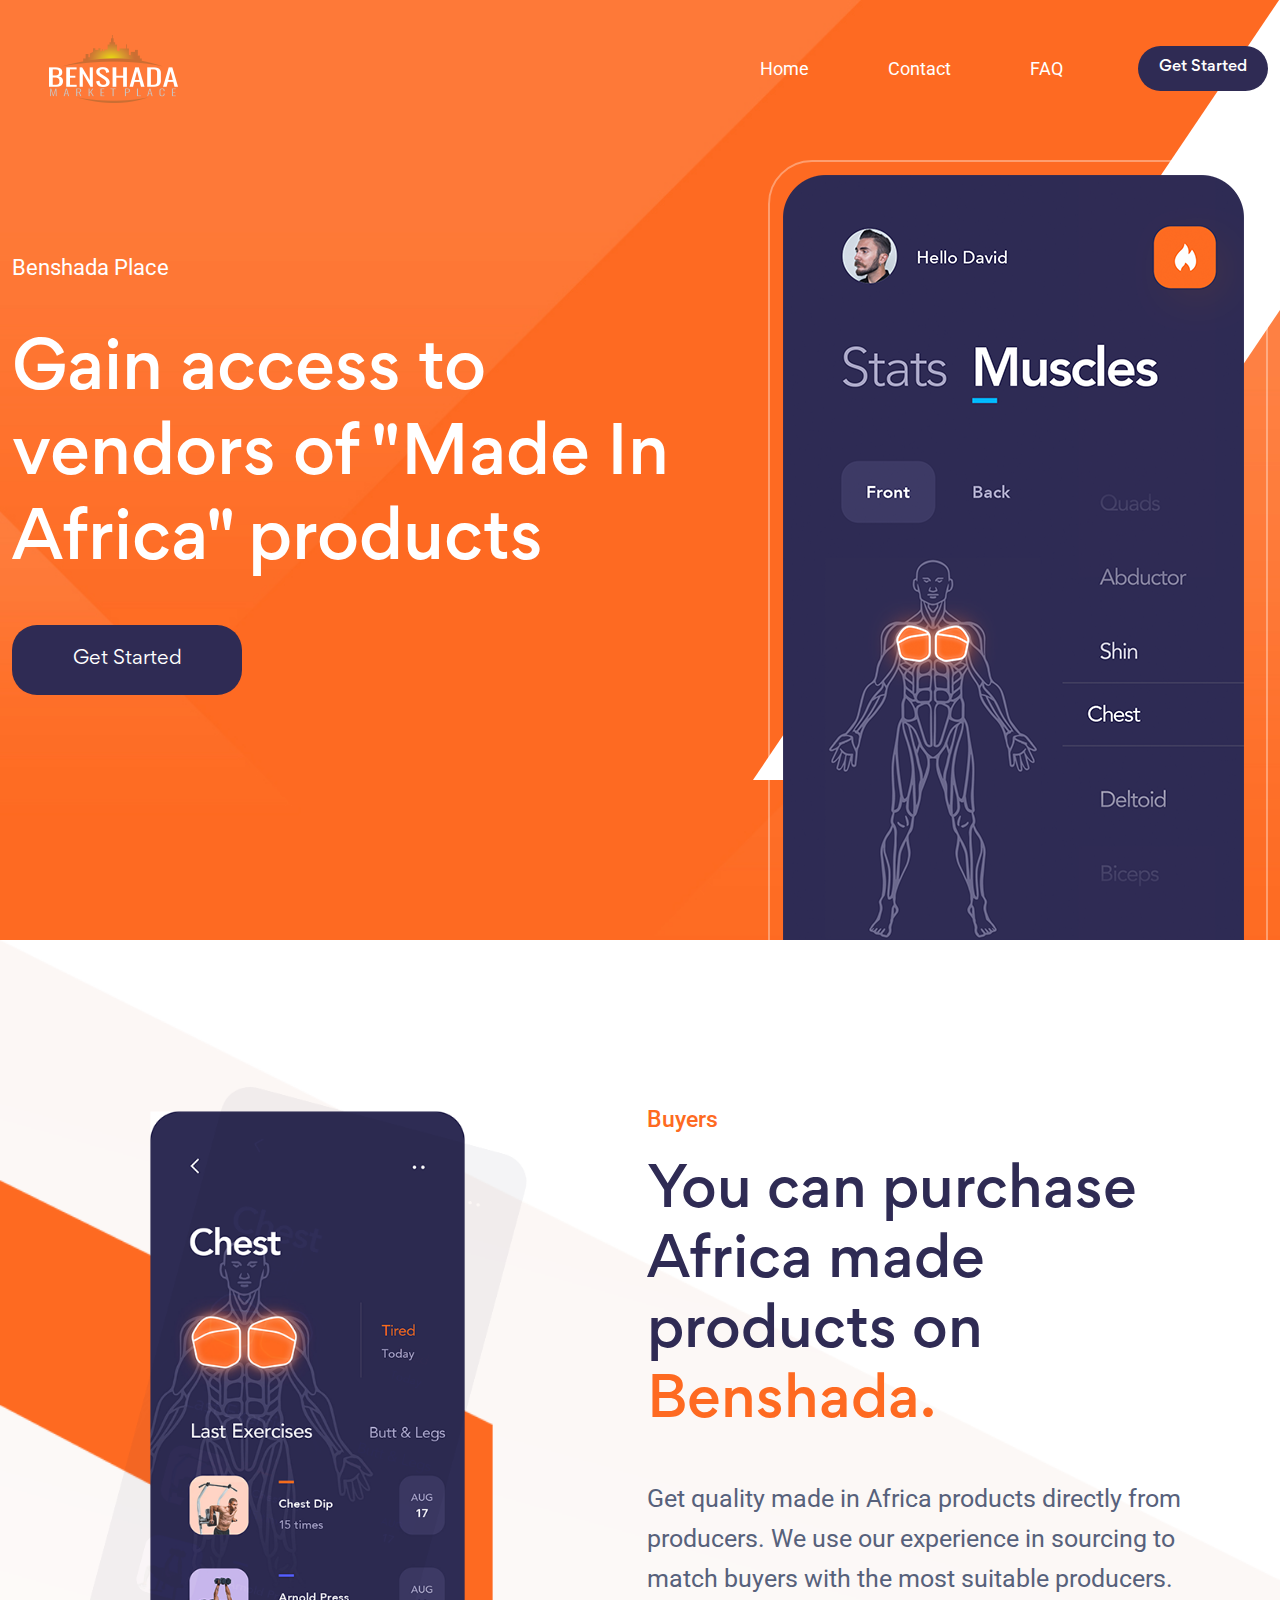
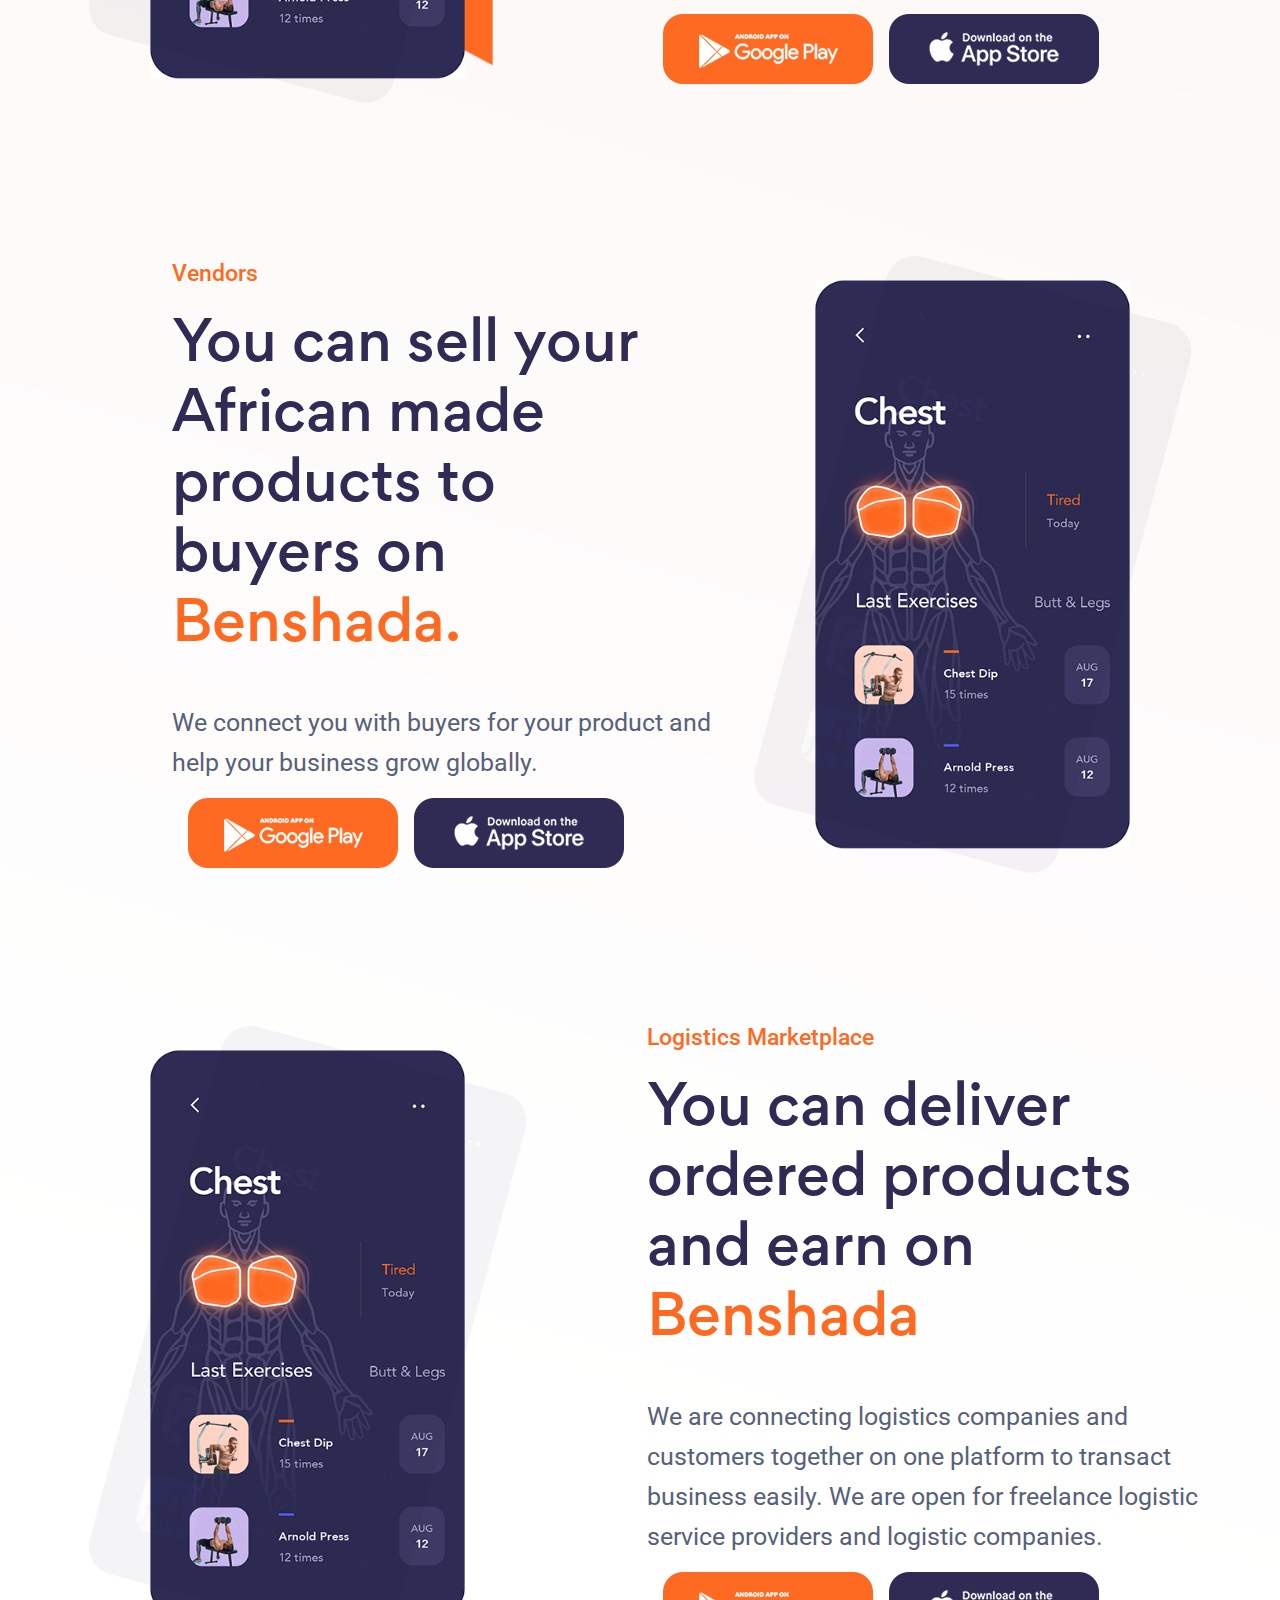
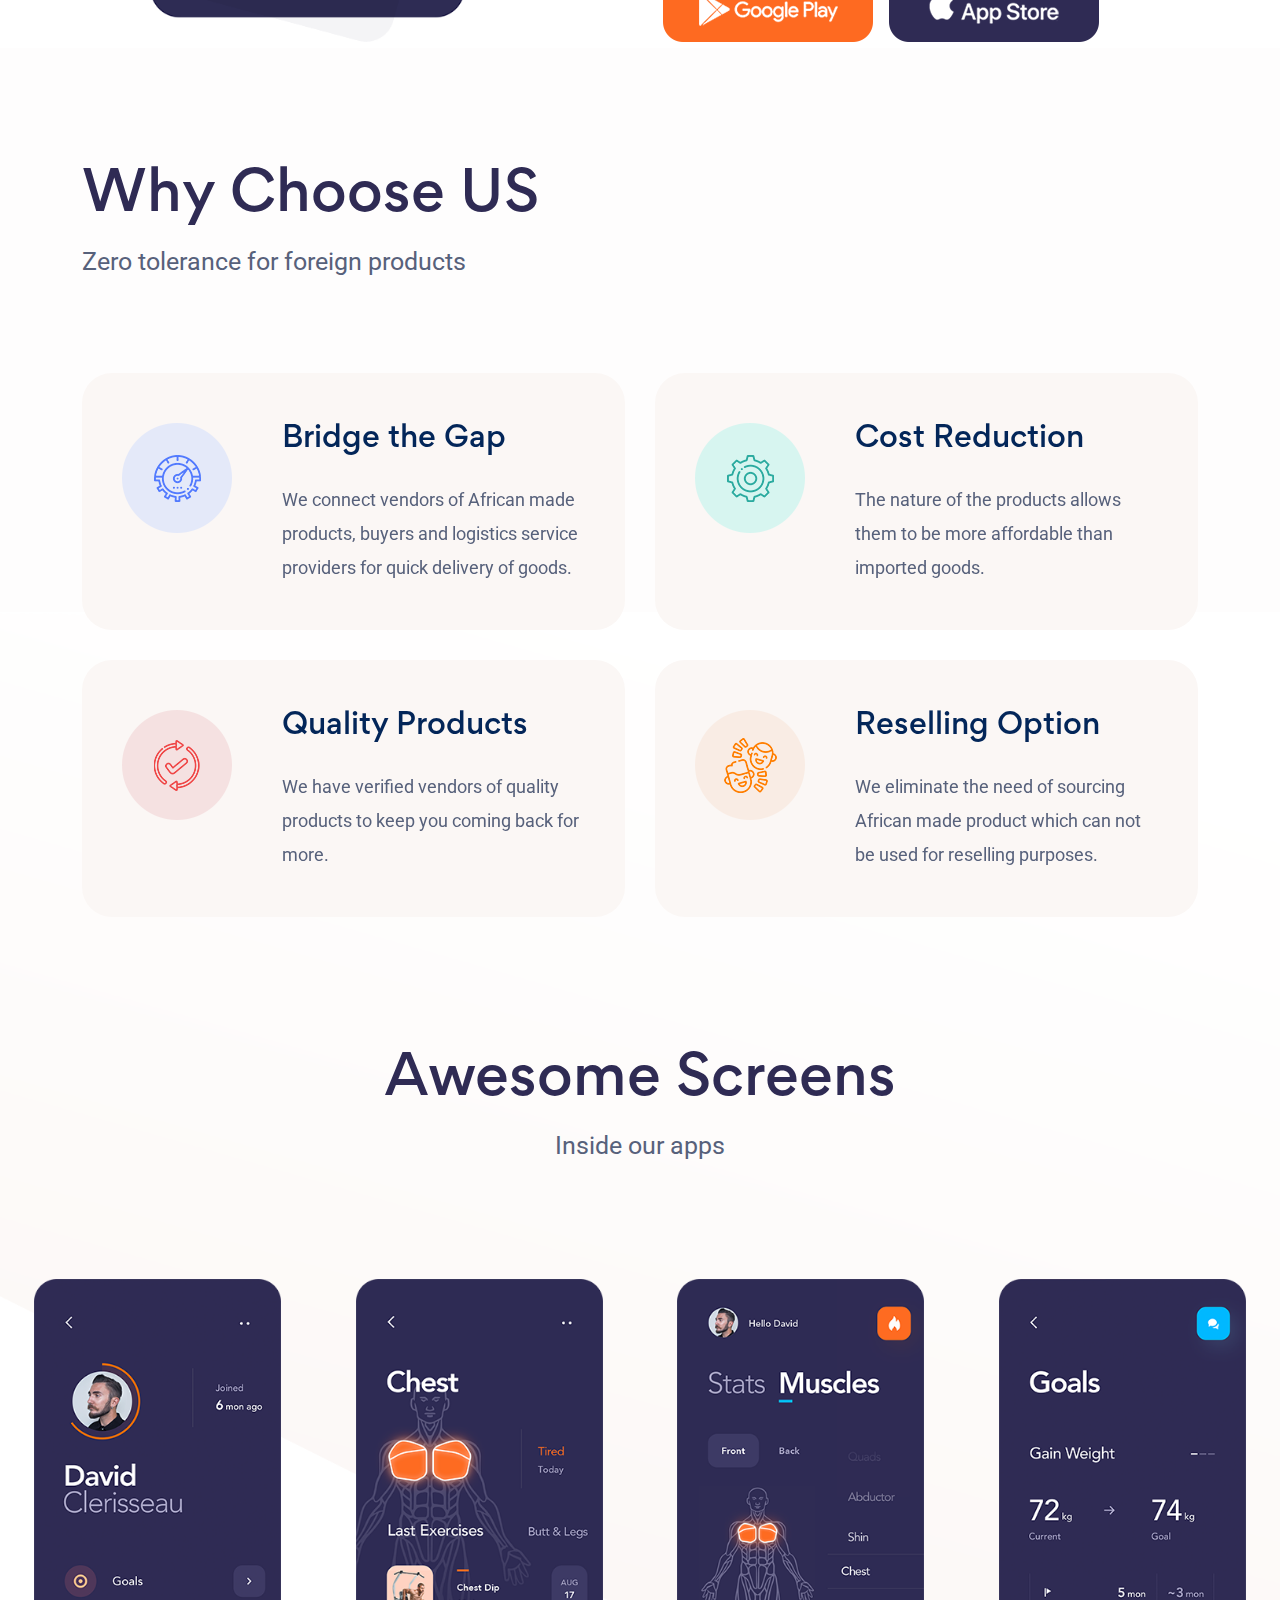
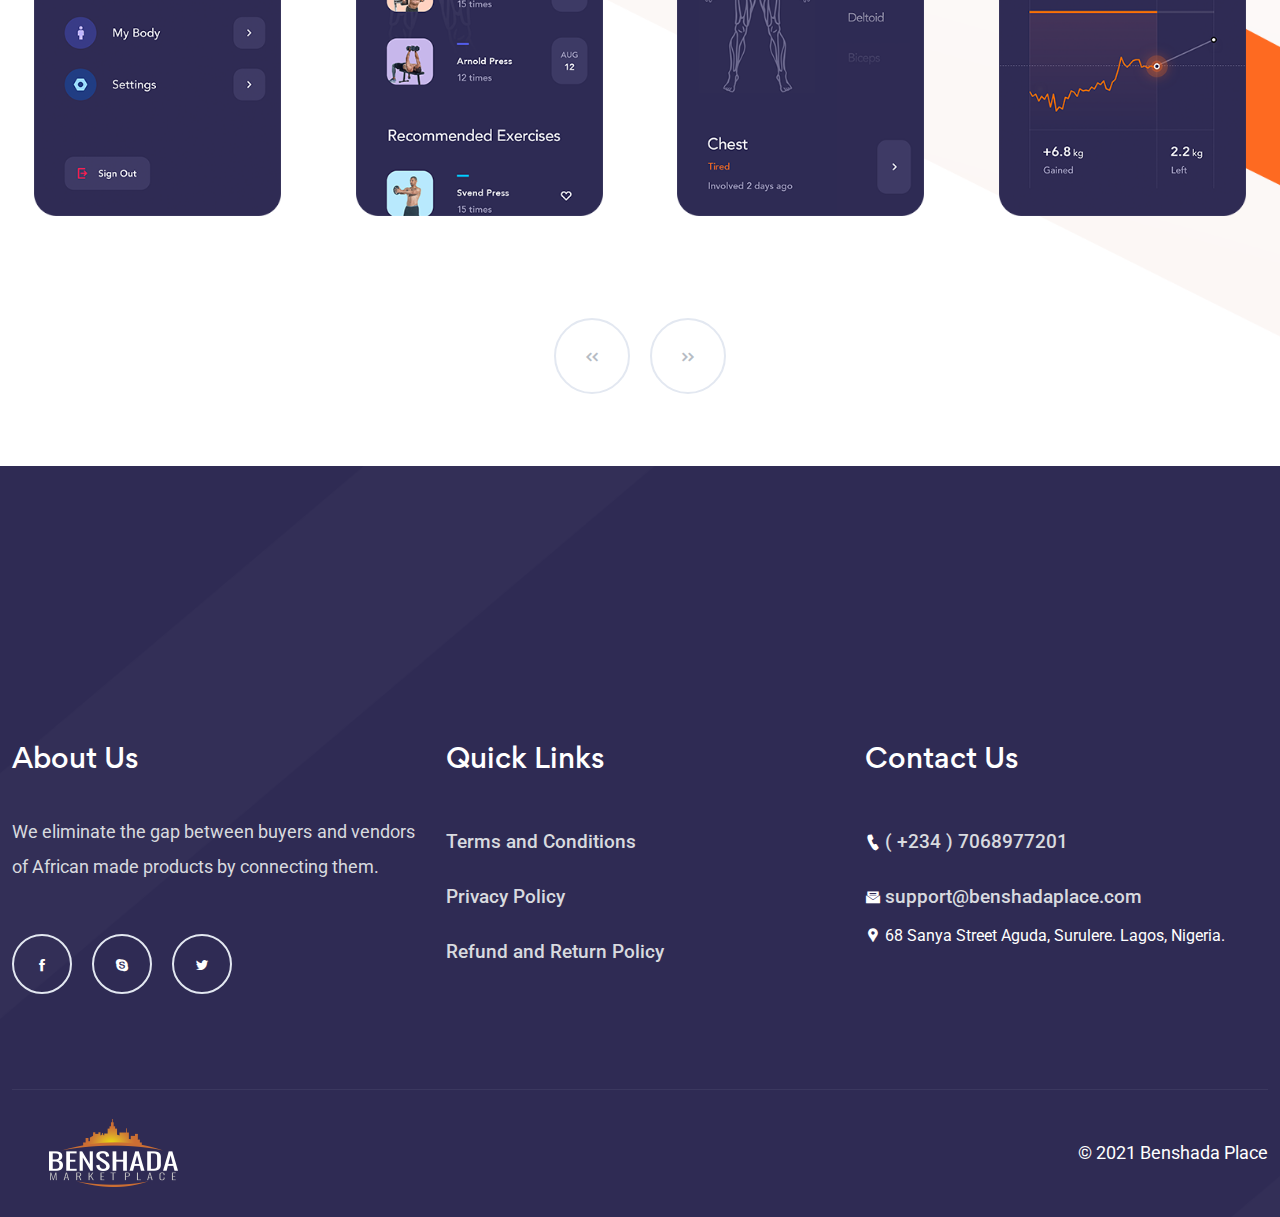
==== commit c43b96f4: "Update index.html" ====
--- a/index.html
+++ b/index.html
@@ -232,7 +232,7 @@
                         <div class="col-lg-7 align-self-center">
                             <div class="banner-content">
                                 <span class="banner-category">Vendors</span>
-                                <h2 class="banner-title">You can sell your made in Africa products to buyers on <span>Benshada.</span></h2>
+                                <h2 class="banner-title">You can sell your African made products to buyers on <span>Benshada.</span></h2>
                                 <p class="banner-desc">We connect you with buyers for your product and help your business grow globally.
                                 </p>
                                 <p class="banner-desc mb-0">
@@ -269,7 +269,7 @@
                         <div class="col-lg-7 align-self-center">
                             <div class="banner-content">
                                 <span class="banner-category">Logistics Marketplace</span>
-                                <h2 class="banner-title">You can connect with customers that need logistics services on <span>Benshada</span></h2>
+                                <h2 class="banner-title">You can deliver ordered products and earn on <span>Benshada</span></h2>
                                 <p class="banner-desc">We are connecting logistics companies and customers together on one platform to transact business easily. We are open for freelance logistic service providers and logistic companies.
                                 </p>
                                 <p class="banner-desc mb-2">
@@ -316,7 +316,7 @@
                                         </div>
                                         <div class="feature-content">
                                             <h3 class="title">Bridge the Gap</h3>
-                                            <p class="desc">We connect vendors of made in Africa products and buyers together while bringing to them logistics service providers for quick delivery of goods</p>
+                                            <p class="desc">We connect vendors of African made products, buyers and logistics service providers for quick delivery of goods.</p>
                                         </div>
                                     </div>
                                     <div class="swiper-slide feature-item">
@@ -324,8 +324,8 @@
                                             <img src="images/feature/icon/1-2-110x110.png" alt="Feature Icon">
                                         </div>
                                         <div class="feature-content">
-                                            <h3 class="title">Reduce Transaction Cost</h3>
-                                            <p class="desc">Prices of products are affordable. The nature of the products allows them to be more affordable than imported goods.</p>
+                                            <h3 class="title">Cost Reduction </h3>
+                                            <p class="desc">The nature of the products allows them to be more affordable than imported goods.</p>
                                         </div>
                                     </div>
                                     <div class="swiper-slide feature-item">
@@ -344,7 +344,7 @@
                                         </div>
                                         <div class="feature-content">
                                             <h3 class="title">Reselling Option</h3>
-                                            <p class="desc"> We eliminate the need of sourcing made in Africa product in bulk or singles which can not be used for reselling purposes.
+                                            <p class="desc"> We eliminate the need of sourcing African made product which can not be used for reselling purposes.
                                             </p>
                                         </div>
                                     </div>
@@ -362,9 +362,8 @@
                     <div class="row">
                         <div class="col-12">
                             <div class="section-area">
-                                <h2 class="section-title">Awesome Screen’s</h2>
-                                <p class="section-desc">That necessitates a robust ecommerce platform that
-                                    optimizes your store & products
+                                <h2 class="section-title">Awesome Screens</h2>
+                                <p class="section-desc">Inside our apps
                                 </p>
                             </div>
                             <div class="swiper-container screen-slider">
@@ -417,7 +416,7 @@
                             <div class="footer-item mt-0">
                                 <div class="footer-list">
                                     <h2 class="title">About Us</h2>
-                                    <p class="footer-desc" style="text-align: justify;">Benshada Place will eliminate the need of moving about to source "Made In Africa" products.
+                                    <p class="footer-desc" style="text-align: justify;">We eliminate the gap between buyers and vendors of African made products by connecting them.
                                     </p>
                                 </div>
                                 <div class="footer-social-link">
@@ -448,7 +447,6 @@
                                         <div class="footer-list">
                                             <h2 class="title">Quick Links</h2>
                                             <ul>
-                                                <li><a href="contact.html">Contact Us</a></li>
                                                 <li><a href="terms&condition.html">Terms and Conditions</a></li>
                                                 <li><a href="privacy-policy.html">Privacy Policy</a></li>
                                                 <li><a href="refund&return.html">Refund and Return Policy</a></li>
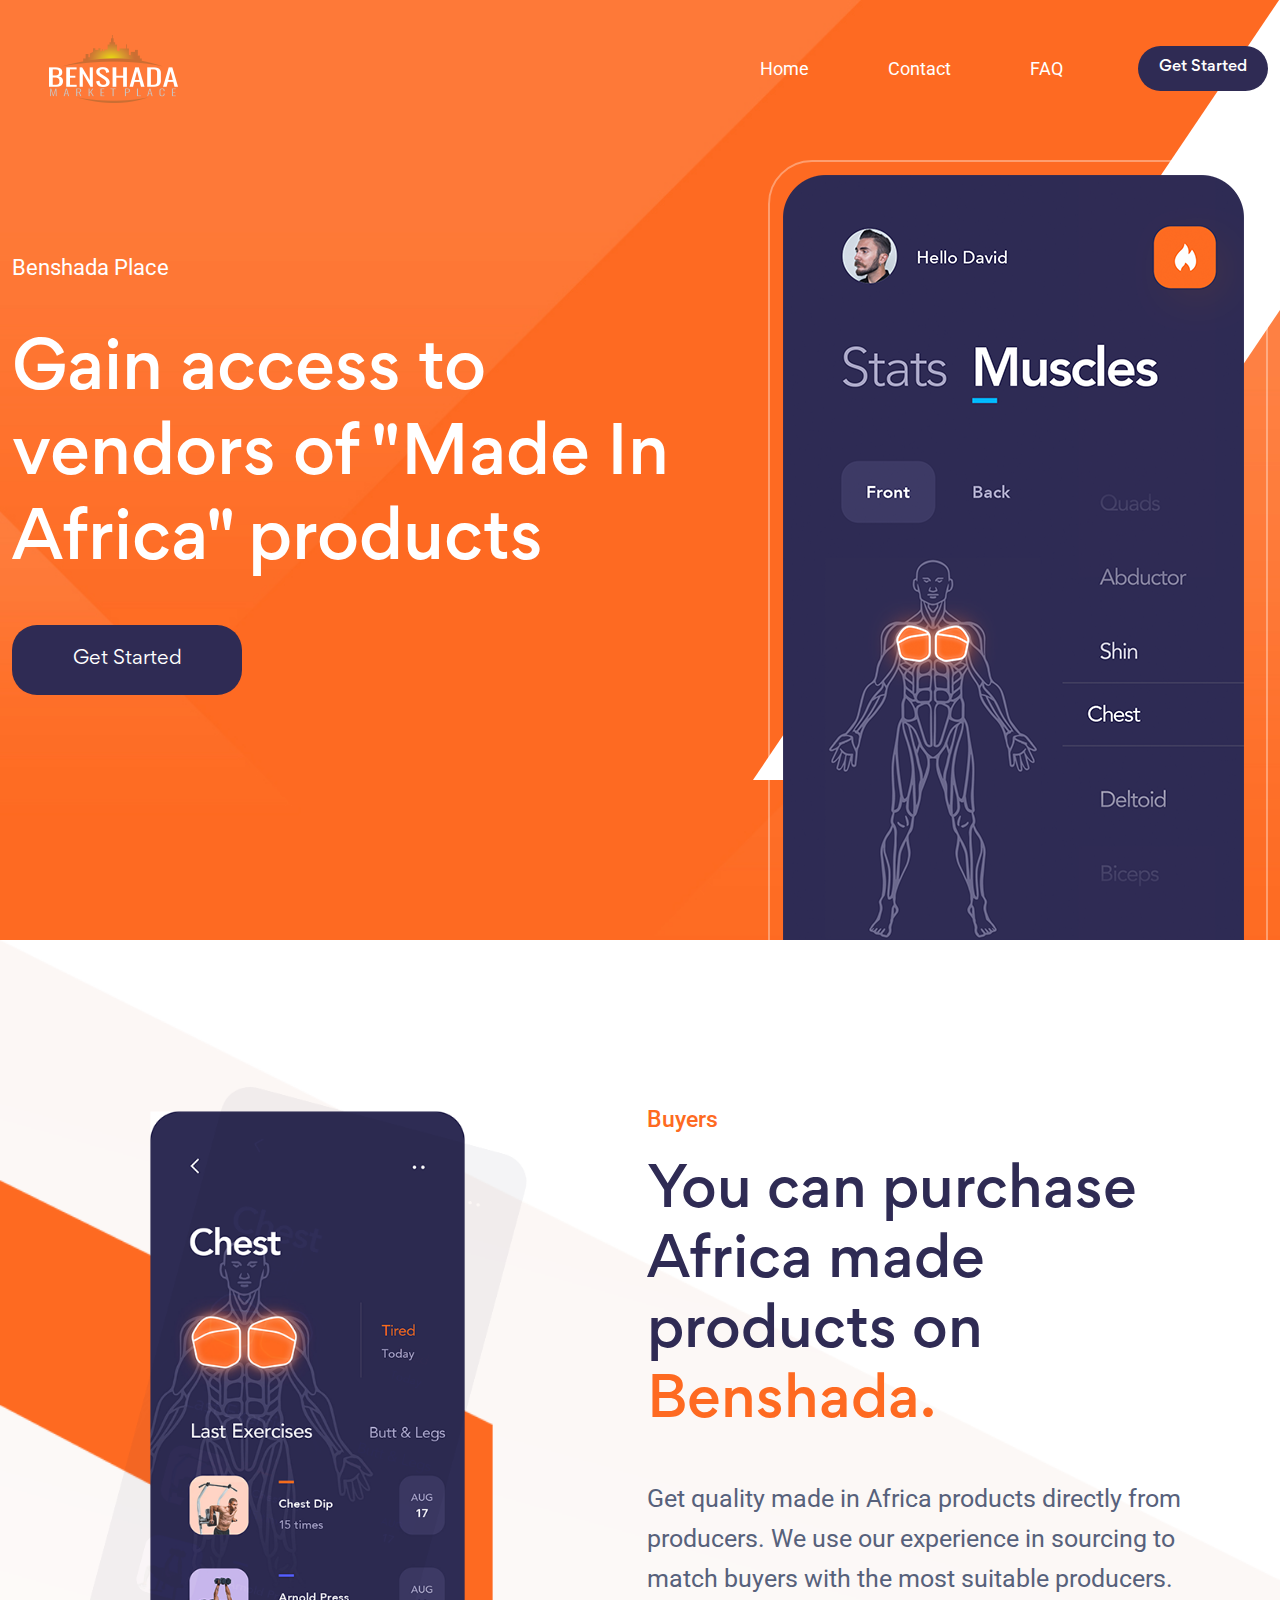
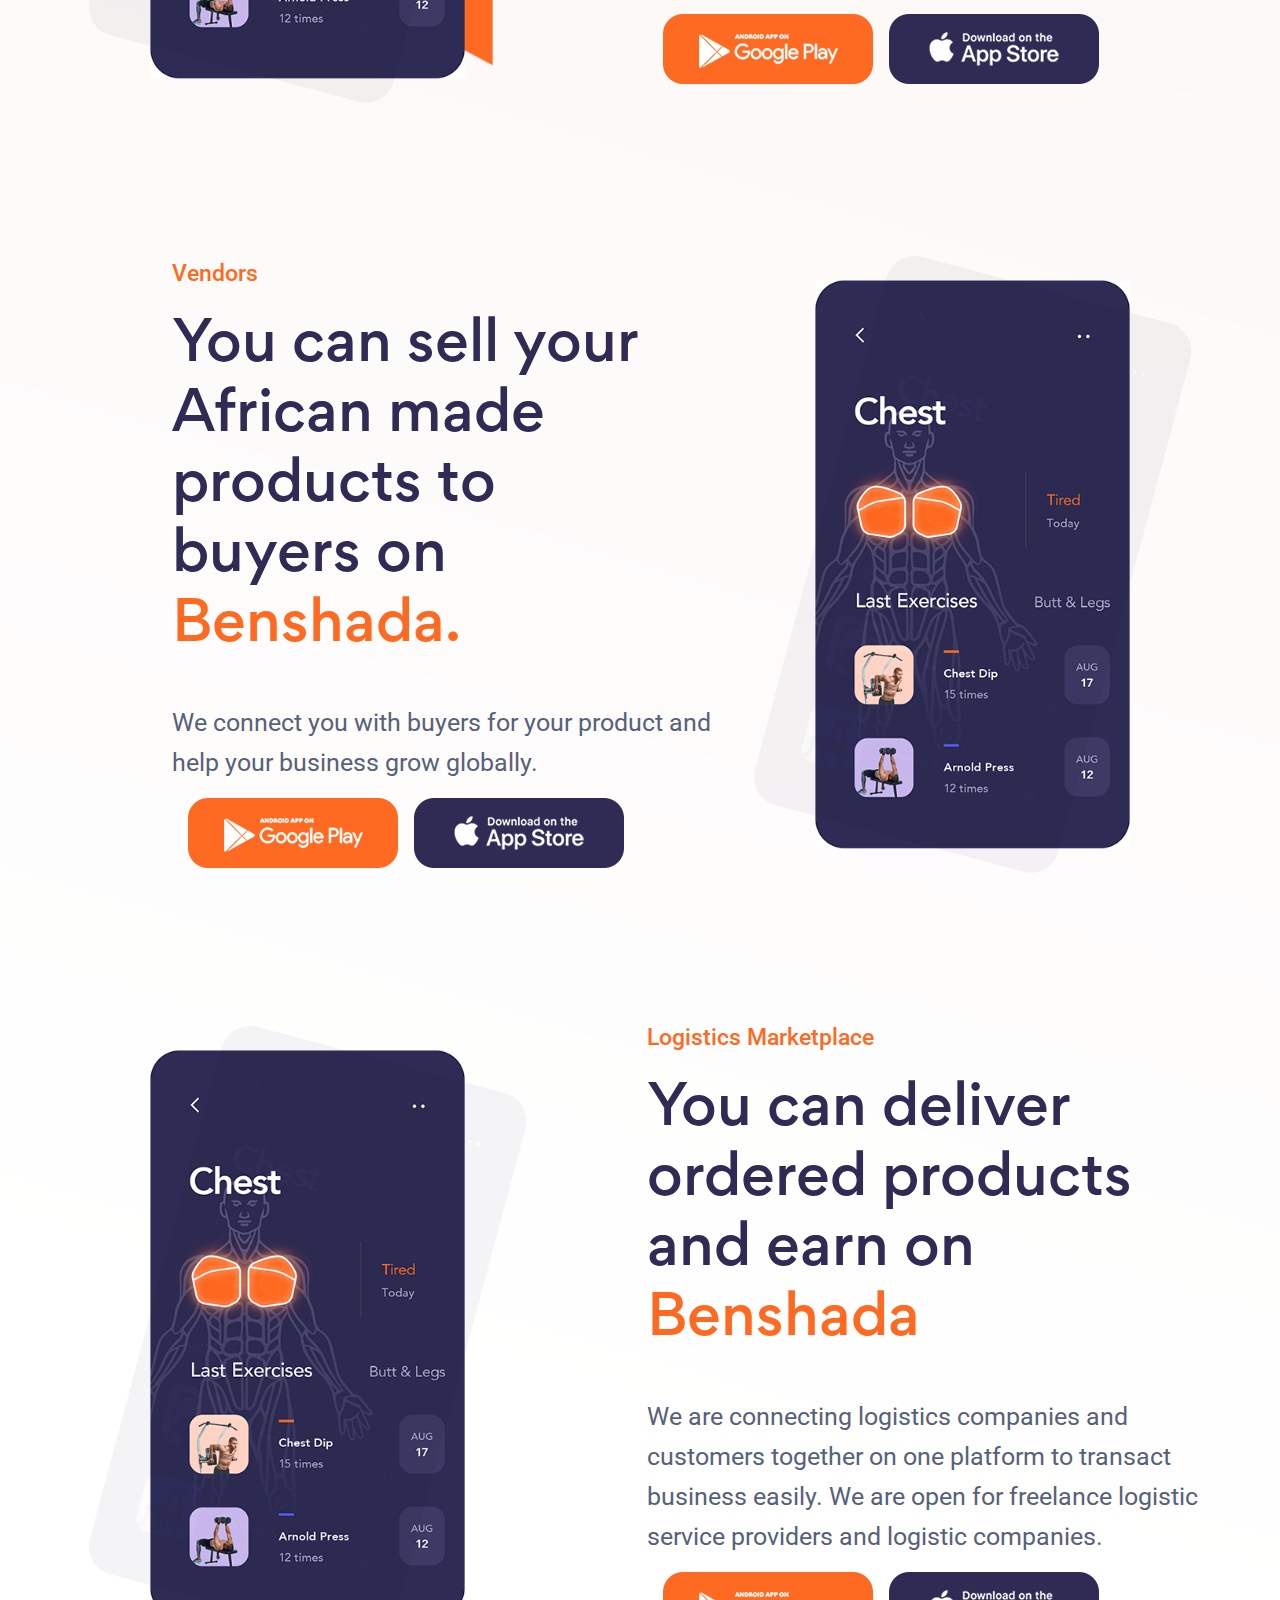
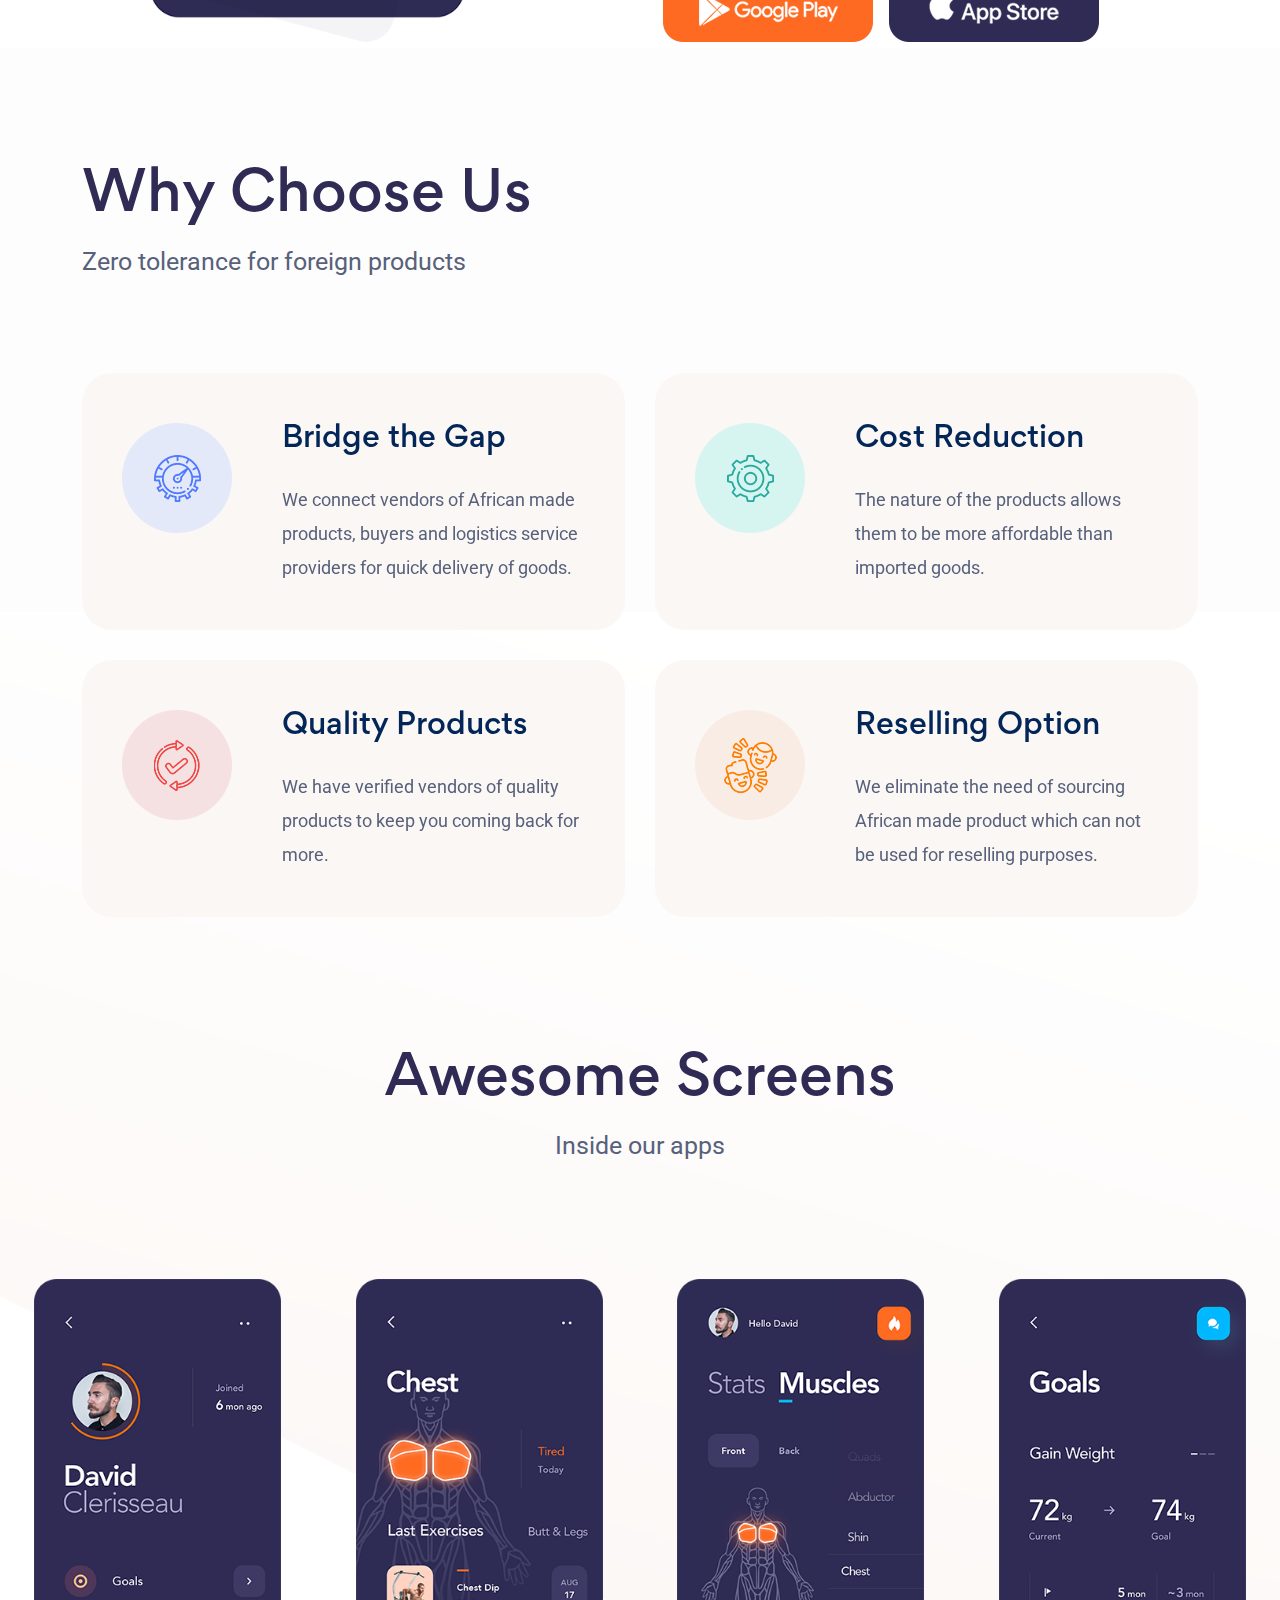
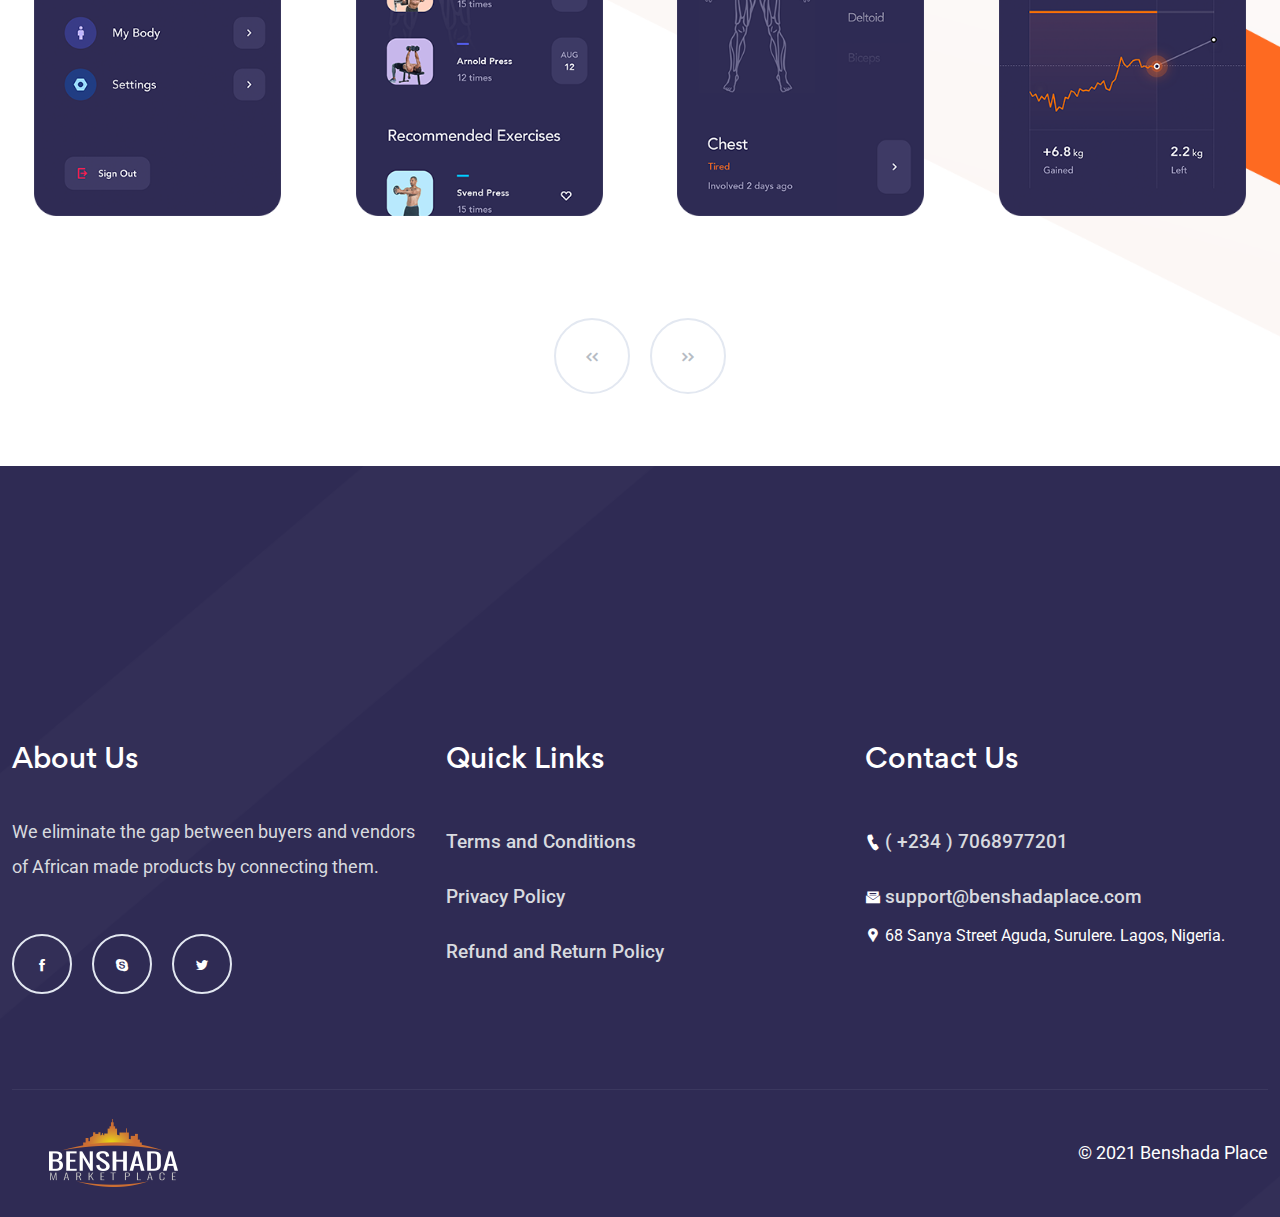
==== commit 7befc3d8: "Update index.html" ====
--- a/index.html
+++ b/index.html
@@ -300,7 +300,7 @@
                         <div class="col-12">
                             <div class="section-area section-style-3">
                                 <div class="section-wrap">
-                                    <h2 class="section-title">Why Choose US</h2>
+                                    <h2 class="section-title">Why Choose Us</h2>
                                     <p class="section-desc">Zero tolerance for foreign products</p>
                                 </div>
                                 <!-- <div class="btn-wrap">
